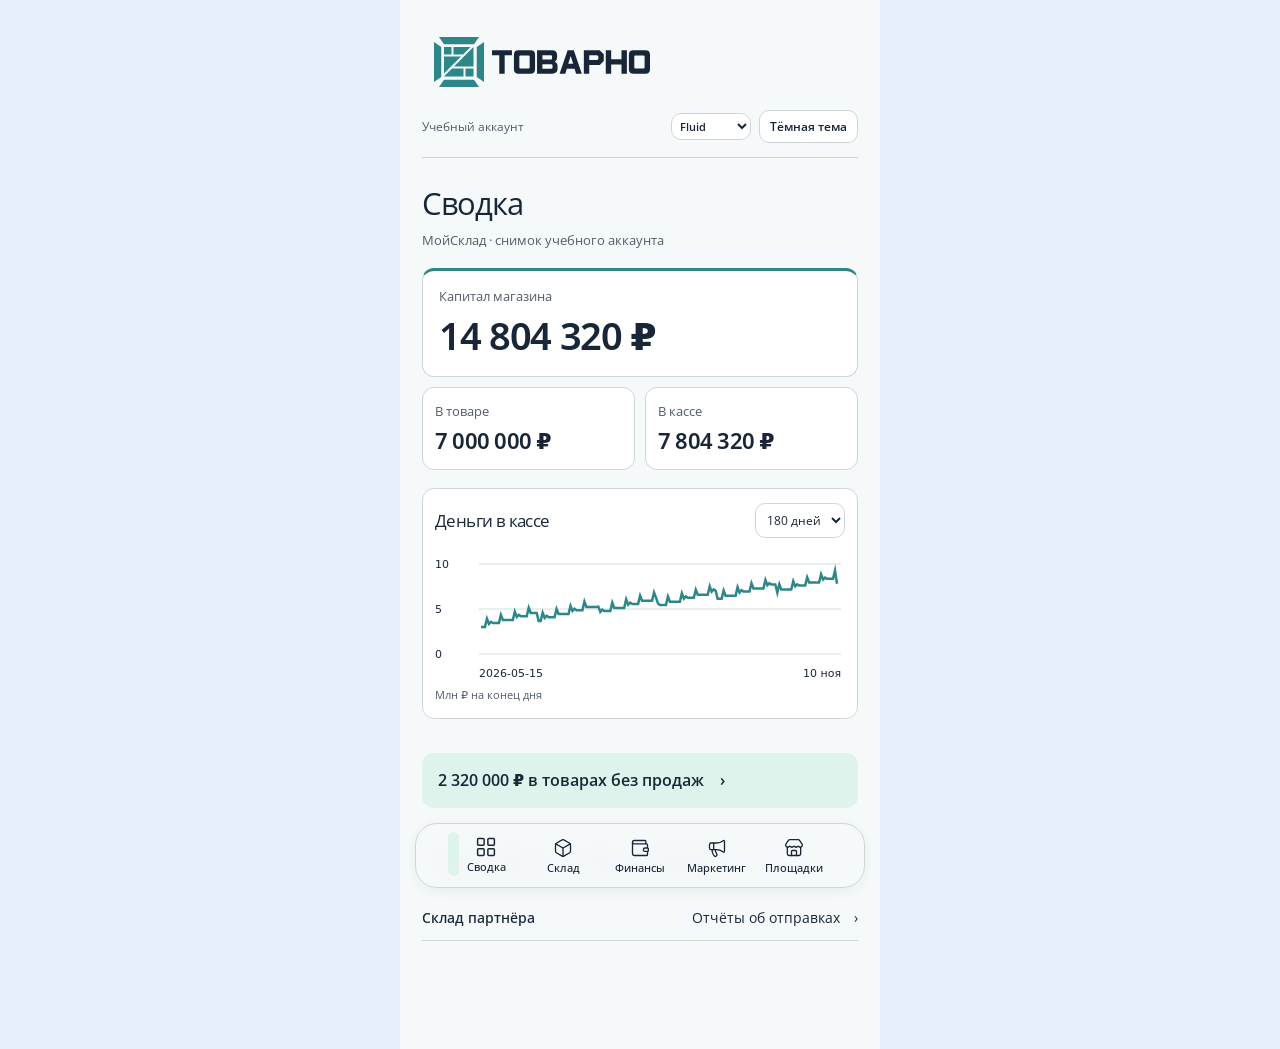
==== prototype/index.html @ a3c5a791 "Adapt overview metric cards and local Open Sans typography to Tovarno" ====
<!doctype html><html lang="ru"><meta charset="utf-8"><meta name="viewport" content="width=device-width,initial-scale=1"><script defer src="https://telegram.org/js/telegram-web-app.js?65"></script><title>ТОВАРНО · Панель владельца</title><style>@import url("glass/dock.css") layer(vendor);</style><style>*{box-sizing:border-box}body{margin:0;background:#e9eee8;color:#19372f;font:16px Inter,-apple-system,system-ui,sans-serif;font-variant-numeric:tabular-nums}main{max-width:480px;margin:auto;min-height:100vh;background:#fbfcf6;padding:22px 22px 92px}header,nav,.row,.head{display:flex;align-items:center;justify-content:space-between;gap:12px}header{padding-bottom:20px;border-bottom:1px solid #cbd6cb}header strong{font-size:22px;letter-spacing:-1px}.badge{background:#dfebdc;border-radius:20px;padding:5px 12px;font-size:13px}h1{font-size:31px;letter-spacing:-1.3px;margin:24px 0 4px}small,.muted{color:#50695f}h2{font-size:20px;letter-spacing:-.6px}.panel{background:#e3efdd;padding:21px;border-radius:18px;margin:21px 0}.big{font-size:clamp(32px,8vw,44px);font-weight:650;letter-spacing:-2px;margin:4px 0 14px}.split{height:9px;background:#a7c59d;border-radius:6px;overflow:hidden;margin:12px 0}.split i{display:block;height:100%;width:47.28%;background:#347459}.row{padding:12px 0;border-bottom:1px solid #d7e0d4}.row b{white-space:nowrap}.head{margin-top:22px}button,select{font:inherit;color:inherit;cursor:pointer}select{background:#fff;border:1px solid #bdccbe;border-radius:8px;padding:7px}canvas{width:100%;height:130px}button.action{background:#f2ecdd;border:0;border-radius:12px;text-align:left;width:100%;padding:16px;margin:20px 0;font-weight:600}nav{position:fixed;bottom:0;left:50%;transform:translateX(-50%);width:min(480px,100%);background:#fbfcf6;border-top:1px solid #c7d2c5;padding:9px 14px max(9px,env(safe-area-inset-bottom))}nav button{border:0;border-radius:12px;background:transparent;flex:1;padding:13px 3px}nav button.on{background:#dcebd8;font-weight:650}button:focus-visible,select:focus-visible{outline:3px solid #347459}.choices{display:flex;gap:5px;background:#eef2e9;border-radius:12px;padding:4px;margin:15px 0}.choices button{flex:1;border:0;background:transparent;padding:11px 3px;border-radius:9px}.choices .selected{background:white;color:#205b44;font-weight:650}.dates,.legend{font-size:13px;color:#50695f}.legend span{color:#78613e}nav{gap:0;padding-inline:5px}nav button{font-size:12px;min-height:44px}canvas{display:block}.row span{min-width:0}.purchase-actions{display:flex;gap:8px;flex-wrap:wrap;margin:12px 0}.purchase-actions button,.buy-submit{border:1px solid #b7caba;background:#edf4e8;border-radius:10px;padding:10px 14px;min-height:44px;color:#214b39}.purchase-actions button[aria-pressed=true],.buy-submit{background:#245843;color:#fff}.buy-grid{display:grid;grid-template-columns:repeat(3,minmax(0,1fr));gap:8px;margin:14px 0}.buy-grid div{border-top:2px solid #bfd3be;padding:9px 0}.buy-grid strong,.buy-grid small,.buy-field{display:block}.buy-grid strong{font-size:19px}.buy-field{margin:12px 0}.buy-field select,.buy-field input{width:100%;min-width:0;min-height:42px;box-sizing:border-box}.buy-field input[type=number]{border:1px solid #bdccbe;border-radius:8px;font:inherit;padding:8px}.buy-field input[type=range]{accent-color:#386649}.buy-item{padding:13px 0;border-bottom:1px solid #d8dfd4}.buy-item summary{cursor:pointer;line-height:1.5}.buy-item summary b,.buy-item summary small{display:block}.buy-flag{display:inline-block;font-size:13px;font-weight:650;background:#e9eee4;color:#294735;border-radius:5px;padding:2px 6px}.buy-flag.alert{color:#803622;background:#f8e4d7}.buy-flag.warn{color:#704f10;background:#f6edcf}.buy-note{font-size:14px;line-height:1.45;color:#4e6155}.scenario-box{border:1px solid #c5d3c5;border-radius:14px;padding:14px;margin:18px 0}.buy-summary{font-size:15px;color:#44584c}.proc-panel{background:#e2eddd;padding:16px;border-radius:14px}.proc-panel b{display:block;font-size:30px}.buy-field label{display:block}.purchase-actions button:disabled,.buy-submit:disabled{opacity:.5}#procurement label small{display:block}#procurement summary:focus-visible{outline:2px solid #245843}#procurement hr{border:0;border-top:1px solid #d8dfd4}#procurement p{line-height:1.45}</style><style>
body{background:#e7eeea;color:#172e26}main{background:#fafcfb;padding-bottom:110px}
header{padding-bottom:15px;border-color:#e1e8e4}header strong{display:flex;align-items:center;gap:9px}header strong:before{content:'';width:27px;height:27px;border-radius:9px;background:repeating-linear-gradient(135deg,#245741 0 6px,#91bd9e 6px 9px)}
header .badge{background:#e8f1ea;color:#365e46;font-size:12px}
#screen>.panel{position:relative;isolation:isolate;overflow:hidden;background:#173e32;color:#f2fff5;padding:23px 20px;border-radius:20px;font-size:14px}
#screen>.panel:after{content:'';position:absolute;z-index:-1;width:145px;height:145px;right:-53px;top:-48px;border-radius:50%;border:16px solid #2c5443;box-shadow:0 0 0 13px #224938,0 0 0 26px #29513f}
#screen .big{font-weight:620;letter-spacing:-.055em;margin:8px 0 0}#screen>.row{padding:13px 2px;border-color:#e0e8e2}
main nav{position:fixed;z-index:9;display:grid;grid-template-columns:repeat(5,minmax(0,1fr));gap:0;bottom:max(8px,env(safe-area-inset-bottom));width:min(452px,calc(100% - 16px));background:#fff;border:1px solid #d7e1da;border-radius:23px;padding:5px 3px;box-shadow:0 5px 25px #17382a20}
main nav button,main nav button.on{display:flex;align-items:center;flex-direction:column;justify-content:center;gap:3px;min-width:0;min-height:51px;padding:0;background:transparent;font:550 clamp(10px,2.65vw,12px)/1.2 system-ui;color:#55685f}
main nav button.on{color:#184b33;font-weight:700}.nav-icon{display:grid;place-items:center;width:42px;height:27px;border-radius:12px}.on>.nav-icon{background:#d6ebdc}.nav-icon svg{width:19px;height:19px;fill:none;stroke:currentColor;stroke-width:1.7;stroke-linecap:round;stroke-linejoin:round}
main nav button:focus-visible{outline:2px solid #317653;outline-offset:-2px}
body {
  color: #172238;
  font-family: -apple-system, BlinkMacSystemFont, "Helvetica Neue", sans-serif;
  background: radial-gradient(ellipse at 15% 15%, #def2f1, transparent 50%), radial-gradient(ellipse at 92% 72%, #d7dcf2, transparent 55%), #e9edf4;
}
main {
  background: radial-gradient(ellipse 420px 410px at 98% 0%, #dce7ff 0%, transparent 78%), radial-gradient(ellipse 360px 340px at 0% 24%, #ddf5ed 0%, transparent 75%), #f8fafc;
  padding-bottom: calc(108px + env(safe-area-inset-bottom));
}
header strong:before {background:linear-gradient(135deg,#fff9,transparent 55%),repeating-linear-gradient(135deg,#338488 0 6px,#a0e4da 6px 9px);box-shadow:inset 0 1px 2px #fff,inset 0 -1px 2px #27617170}
header,.row,#screen>.row {border-color:#293c5a18}
header .badge,.purchase-actions button,#screen select {background:#ffffffa8;color:#244651;border:1px solid #fff;border-radius:20px;box-shadow:0 2px 6px #31456a12}
#screen>.panel {
  background: radial-gradient(ellipse at 108% 90%,#abebd6 0,transparent 57%),radial-gradient(ellipse at 85% -35%,#aabfec 0,transparent 72%),linear-gradient(120deg,#f5fcff,#dcf0f4);
  color:#173146;border:1px solid #fffffff2;box-shadow:inset 0 2px 1px #fff,inset 0 -1px 2px #708fa83b,0 8px 22px #34526c14;border-radius:25px;
}
#screen>.panel:after {width:158px;height:158px;top:-100px;right:-27px;border:1px solid #ffffffa8;background:linear-gradient(140deg,#fff5,#c4d7ff22 53%,#fafcff82);box-shadow:0 6px 19px #527d9220,inset 0 -5px 9px #ffffff80}
#screen .big{font-weight:680;color:#142e43}
main nav {
  --tab:0;isolation:isolate;overflow:hidden;padding:5px;border-radius:34px;background:#f3f7f9;
  border:1px solid #ffffffdf;box-shadow:inset 0 1px 1px white,inset 0 -1px 2px #7795ad6b,0 7px 22px #1d38442b;
}
@supports ((backdrop-filter:blur(1px)) or (-webkit-backdrop-filter:blur(1px))) {
  main nav {background:linear-gradient(135deg,#ffffffbf,#f6ffff69 47%,#e1e9fa85);backdrop-filter:blur(17px) saturate(1.65);-webkit-backdrop-filter:blur(17px) saturate(1.65)}
}
main nav:has(button:nth-child(2).on){--tab:1}main nav:has(button:nth-child(3).on){--tab:2}main nav:has(button:nth-child(4).on){--tab:3}main nav:has(button:nth-child(5).on){--tab:4}
main nav:before {content:"";position:absolute;z-index:-1;top:4px;bottom:4px;left:5px;width:calc((100% - 10px)/5);border-radius:26px;transform:translateX(calc(var(--tab)*100%));transition:transform .3s cubic-bezier(.2,.8,.25,1);background:linear-gradient(145deg,#fffffff5,#dbf3f3ac 65%,#c3d8f18c);box-shadow:inset 0 1px 2px #fff,inset 0 -1px 2px #63899755,0 2px 5px #48657922}
main nav button{color:#3e5061}main nav button.on{color:#075661}main nav .on>.nav-icon{background:transparent}
main nav button:focus-visible{border-radius:26px}
@media(prefers-reduced-motion:reduce){main nav:before{transition:none}}
@media(prefers-reduced-transparency:reduce){main nav{background:#f3f7f9;backdrop-filter:none;-webkit-backdrop-filter:none}}
</style><main><header><img class="brand-logo light-logo" alt="ТОВАРНО" src="brand/tovarno-brand-kit/svg-transparent/tovarno-horizontal-light.svg"><img class="brand-logo dark-logo" alt="ТОВАРНО" src="brand/tovarno-brand-kit/svg-transparent/tovarno-horizontal-dark.svg"><span class="badge">Учебные данные</span><select id="glass-mode" aria-label="Вид меню"><option value="fluid">Fluid</option><option value="dock">Dock</option><option value="super-pill">Super Pill</option></select><button id="brand-toggle" type="button" aria-label="Тёмная тема" aria-pressed="false">Тёмная тема</button></header><div id="screen"></div><a id="partner-link" href="#partner">Склад партнёра <span>Отчёты об отправках　›</span></a><nav aria-label="Разделы"></nav></main><script>const purchasingProducts=[{"name": "Термокружка Север 350 мл", "code": "A2S-DEMO-P001", "cost": 1000.0, "main": 170, "mainSold": 196, "secondary": 30, "secondarySold": 0}, {"name": "Термокружка Город 400 мл", "code": "A2S-DEMO-P002", "cost": 1100.0, "main": 130, "mainSold": 192, "secondary": 30, "secondarySold": 0}, {"name": "Термокружка Утро 450 мл", "code": "A2S-DEMO-P003", "cost": 1200.0, "main": 130, "mainSold": 205, "secondary": 30, "secondarySold": 0}, {"name": "Термокружка Волна 500 мл", "code": "A2S-DEMO-P004", "cost": 1300.0, "main": 130, "mainSold": 208, "secondary": 30, "secondarySold": 0}, {"name": "Термокружка Лес 350 мл", "code": "A2S-DEMO-P005", "cost": 1400.0, "main": 130, "mainSold": 197, "secondary": 30, "secondarySold": 0}, {"name": "Термокружка Маршрут 450 мл", "code": "A2S-DEMO-P006", "cost": 1500.0, "main": 130, "mainSold": 184, "secondary": 30, "secondarySold": 0}, {"name": "Термокружка Камень 400 мл", "code": "A2S-DEMO-P007", "cost": 1600.0, "main": 130, "mainSold": 192, "secondary": 30, "secondarySold": 0}, {"name": "Термокружка Туман 500 мл", "code": "A2S-DEMO-P008", "cost": 1700.0, "main": 130, "mainSold": 207, "secondary": 30, "secondarySold": 0}, {"name": "Термокружка Песок 350 мл", "code": "A2S-DEMO-P009", "cost": 1800.0, "main": 130, "mainSold": 190, "secondary": 30, "secondarySold": 0}, {"name": "Термокружка Полдень 600 мл", "code": "A2S-DEMO-P010", "cost": 1900.0, "main": 130, "mainSold": 203, "secondary": 30, "secondarySold": 0}, {"name": "Контейнер Квадрат 1 л", "code": "A2S-DEMO-P011", "cost": 1000.0, "main": 120, "mainSold": 19, "secondary": 40, "secondarySold": 0}, {"name": "Контейнер Квадрат 2 л", "code": "A2S-DEMO-P012", "cost": 1100.0, "main": 130, "mainSold": 17, "secondary": 30, "secondarySold": 0}, {"name": "Контейнер Круг 1 л", "code": "A2S-DEMO-P013", "cost": 1200.0, "main": 130, "mainSold": 20, "secondary": 30, "secondarySold": 0}, {"name": "Контейнер Круг 2 л", "code": "A2S-DEMO-P014", "cost": 1300.0, "main": 130, "mainSold": 19, "secondary": 30, "secondarySold": 0}, {"name": "Контейнер Стекло 0,8 л", "code": "A2S-DEMO-P015", "cost": 1400.0, "main": 130, "mainSold": 19, "secondary": 30, "secondarySold": 0}, {"name": "Контейнер Стекло 1,5 л", "code": "A2S-DEMO-P016", "cost": 1500.0, "main": 130, "mainSold": 20, "secondary": 30, "secondarySold": 0}, {"name": "Ланч-бокс Два отдела", "code": "A2S-DEMO-P017", "cost": 1600.0, "main": 130, "mainSold": 20, "secondary": 30, "secondarySold": 0}, {"name": "Ланч-бокс Три отдела", "code": "A2S-DEMO-P018", "cost": 1700.0, "main": 130, "mainSold": 19, "secondary": 30, "secondarySold": 0}, {"name": "Набор контейнеров Малый", "code": "A2S-DEMO-P019", "cost": 1800.0, "main": 130, "mainSold": 20, "secondary": 30, "secondarySold": 0}, {"name": "Набор контейнеров Большой", "code": "A2S-DEMO-P020", "cost": 1900.0, "main": 130, "mainSold": 16, "secondary": 30, "secondarySold": 0}, {"name": "Органайзер Полка", "code": "A2S-DEMO-P021", "cost": 1000.0, "main": 130, "mainSold": 0, "secondary": 30, "secondarySold": 0}, {"name": "Органайзер Ящик", "code": "A2S-DEMO-P022", "cost": 1100.0, "main": 130, "mainSold": 0, "secondary": 30, "secondarySold": 0}, {"name": "Органайзер Стол", "code": "A2S-DEMO-P023", "cost": 1200.0, "main": 130, "mainSold": 0, "secondary": 30, "secondarySold": 0}, {"name": "Органайзер Кухня", "code": "A2S-DEMO-P024", "cost": 1300.0, "main": 130, "mainSold": 0, "secondary": 30, "secondarySold": 0}, {"name": "Органайзер Ванная", "code": "A2S-DEMO-P025", "cost": 1400.0, "main": 130, "mainSold": 0, "secondary": 30, "secondarySold": 0}, {"name": "Органайзер Шкаф", "code": "A2S-DEMO-P026", "cost": 1500.0, "main": 130, "mainSold": 0, "secondary": 30, "secondarySold": 0}, {"name": "Органайзер Корзина", "code": "A2S-DEMO-P027", "cost": 1600.0, "main": 130, "mainSold": 0, "secondary": 30, "secondarySold": 0}, {"name": "Органайзер Модуль", "code": "A2S-DEMO-P028", "cost": 1700.0, "main": 130, "mainSold": 0, "secondary": 30, "secondarySold": 0}, {"name": "Органайзер Угол", "code": "A2S-DEMO-P029", "cost": 1800.0, "main": 130, "mainSold": 0, "secondary": 30, "secondarySold": 0}, {"name": "Органайзер Комплект", "code": "A2S-DEMO-P030", "cost": 1900.0, "main": 130, "mainSold": 0, "secondary": 30, "secondarySold": 0}];
const data={"stock": [{"name": "Контейнер Квадрат 1 л", "qty": 160.0, "sum": 160000, "sold": 136.0}, {"name": "Контейнер Квадрат 2 л", "qty": 160.0, "sum": 176000, "sold": 131.0}, {"name": "Контейнер Круг 1 л", "qty": 160.0, "sum": 192000, "sold": 124.0}, {"name": "Контейнер Круг 2 л", "qty": 160.0, "sum": 208000, "sold": 130.0}, {"name": "Контейнер Стекло 0,8 л", "qty": 160.0, "sum": 224000, "sold": 136.0}, {"name": "Контейнер Стекло 1,5 л", "qty": 160.0, "sum": 240000, "sold": 137.0}, {"name": "Ланч-бокс Два отдела", "qty": 160.0, "sum": 256000, "sold": 134.0}, {"name": "Ланч-бокс Три отдела", "qty": 160.0, "sum": 272000, "sold": 140.0}, {"name": "Набор контейнеров Большой", "qty": 160.0, "sum": 304000, "sold": 129.0}, {"name": "Набор контейнеров Малый", "qty": 160.0, "sum": 288000, "sold": 132.0}, {"name": "Органайзер Ванная", "qty": 160.0, "sum": 224000, "sold": 0}, {"name": "Органайзер Комплект", "qty": 160.0, "sum": 304000, "sold": 0}, {"name": "Органайзер Корзина", "qty": 160.0, "sum": 256000, "sold": 0}, {"name": "Органайзер Кухня", "qty": 160.0, "sum": 208000, "sold": 0}, {"name": "Органайзер Модуль", "qty": 160.0, "sum": 272000, "sold": 0}, {"name": "Органайзер Полка", "qty": 160.0, "sum": 160000, "sold": 0}, {"name": "Органайзер Стол", "qty": 160.0, "sum": 192000, "sold": 0}, {"name": "Органайзер Угол", "qty": 160.0, "sum": 288000, "sold": 0}, {"name": "Органайзер Шкаф", "qty": 160.0, "sum": 240000, "sold": 0}, {"name": "Органайзер Ящик", "qty": 160.0, "sum": 176000, "sold": 0}, {"name": "Термокружка Волна 500 мл", "qty": 160.0, "sum": 208000, "sold": 1031.0}, {"name": "Термокружка Город 400 мл", "qty": 160.0, "sum": 176000, "sold": 1034.0}, {"name": "Термокружка Камень 400 мл", "qty": 160.0, "sum": 256000, "sold": 1042.0}, {"name": "Термокружка Лес 350 мл", "qty": 160.0, "sum": 224000, "sold": 1037.0}, {"name": "Термокружка Маршрут 450 мл", "qty": 160.0, "sum": 240000, "sold": 1026.0}, {"name": "Термокружка Песок 350 мл", "qty": 160.0, "sum": 288000, "sold": 1005.0}, {"name": "Термокружка Полдень 600 мл", "qty": 160.0, "sum": 304000, "sold": 1075.0}, {"name": "Термокружка Север 350 мл", "qty": 200.0, "sum": 200000, "sold": 1063.0}, {"name": "Термокружка Туман 500 мл", "qty": 160.0, "sum": 272000, "sold": 1033.0}, {"name": "Термокружка Утро 450 мл", "qty": 160.0, "sum": 192000, "sold": 1060.0}], "cash": 7804320.0, "sales": 27211520.0, "cogs": 17007200.0, "flow": [["2026-05-15", 3000000.0, 0.0], ["2026-05-16", 0.0, 0.0], ["2026-05-17", 0.0, 0.0], ["2026-05-18", 930720.0, 0.0], ["2026-05-19", 0.0, 581700.0], ["2026-05-20", 231040.0, 0.0], ["2026-05-21", 0.0, 144400.0], ["2026-05-22", 0.0, 0.0], ["2026-05-23", 0.0, 0.0], ["2026-05-24", 0.0, 0.0], ["2026-05-25", 912480.0, 0.0], ["2026-05-26", 0.0, 570300.0], ["2026-05-27", 0.0, 0.0], ["2026-05-28", 0.0, 0.0], ["2026-05-29", 0.0, 0.0], ["2026-05-30", 0.0, 0.0], ["2026-05-31", 0.0, 0.0], ["2026-06-01", 912960.0, 0.0], ["2026-06-02", 0.0, 570600.0], ["2026-06-03", 233760.0, 0.0], ["2026-06-04", 0.0, 146100.0], ["2026-06-05", 0.0, 0.0], ["2026-06-06", 0.0, 0.0], ["2026-06-07", 0.0, 0.0], ["2026-06-08", 934880.0, 0.0], ["2026-06-09", 0.0, 584300.0], ["2026-06-10", 0.0, 0.0], ["2026-06-11", 0.0, 0.0], ["2026-06-12", 0.0, 0.0], ["2026-06-13", 0.0, 900000.0], ["2026-06-14", 0.0, 0.0], ["2026-06-15", 923040.0, 0.0], ["2026-06-16", 0.0, 576900.0], ["2026-06-17", 239680.0, 0.0], ["2026-06-18", 0.0, 149800.0], ["2026-06-19", 0.0, 0.0], ["2026-06-20", 0.0, 0.0], ["2026-06-21", 0.0, 0.0], ["2026-06-22", 915200.0, 0.0], ["2026-06-23", 0.0, 572000.0], ["2026-06-24", 0.0, 0.0], ["2026-06-25", 0.0, 0.0], ["2026-06-26", 0.0, 0.0], ["2026-06-27", 0.0, 0.0], ["2026-06-28", 0.0, 0.0], ["2026-06-29", 912000.0, 0.0], ["2026-06-30", 0.0, 570000.0], ["2026-07-01", 245440.0, 0.0], ["2026-07-02", 0.0, 153400.0], ["2026-07-03", 0.0, 0.0], ["2026-07-04", 0.0, 0.0], ["2026-07-05", 0.0, 0.0], ["2026-07-06", 947040.0, 0.0], ["2026-07-07", 0.0, 591900.0], ["2026-07-08", 0.0, 0.0], ["2026-07-09", 0.0, 0.0], ["2026-07-10", 0.0, 0.0], ["2026-07-11", 0.0, 0.0], ["2026-07-12", 0.0, 0.0], ["2026-07-13", 937760.0, 900000.0], ["2026-07-14", 0.0, 586100.0], ["2026-07-15", 245600.0, 0.0], ["2026-07-16", 0.0, 153500.0], ["2026-07-17", 0.0, 0.0], ["2026-07-18", 0.0, 0.0], ["2026-07-19", 0.0, 0.0], ["2026-07-20", 936960.0, 0.0], ["2026-07-21", 0.0, 585600.0], ["2026-07-22", 0.0, 0.0], ["2026-07-23", 0.0, 0.0], ["2026-07-24", 0.0, 0.0], ["2026-07-25", 0.0, 0.0], ["2026-07-26", 0.0, 0.0], ["2026-07-27", 942560.0, 0.0], ["2026-07-28", 0.0, 589100.0], ["2026-07-29", 239200.0, 0.0], ["2026-07-30", 0.0, 149500.0], ["2026-07-31", 0.0, 0.0], ["2026-08-01", 0.0, 0.0], ["2026-08-02", 0.0, 0.0], ["2026-08-03", 924000.0, 0.0], ["2026-08-04", 0.0, 577500.0], ["2026-08-05", 0.0, 0.0], ["2026-08-06", 0.0, 0.0], ["2026-08-07", 0.0, 0.0], ["2026-08-08", 0.0, 0.0], ["2026-08-09", 0.0, 0.0], ["2026-08-10", 925280.0, 0.0], ["2026-08-11", 0.0, 578300.0], ["2026-08-12", 245440.0, 900000.0], ["2026-08-13", 0.0, 153400.0], ["2026-08-14", 0.0, 0.0], ["2026-08-15", 0.0, 0.0], ["2026-08-16", 0.0, 0.0], ["2026-08-17", 932800.0, 0.0], ["2026-08-18", 0.0, 583000.0], ["2026-08-19", 0.0, 0.0], ["2026-08-20", 0.0, 0.0], ["2026-08-21", 0.0, 0.0], ["2026-08-22", 0.0, 0.0], ["2026-08-23", 0.0, 0.0], ["2026-08-24", 947680.0, 0.0], ["2026-08-25", 0.0, 592300.0], ["2026-08-26", 242720.0, 0.0], ["2026-08-27", 0.0, 151700.0], ["2026-08-28", 0.0, 0.0], ["2026-08-29", 0.0, 0.0], ["2026-08-30", 0.0, 0.0], ["2026-08-31", 894400.0, 0.0], ["2026-09-01", 0.0, 559000.0], ["2026-09-02", 0.0, 0.0], ["2026-09-03", 0.0, 0.0], ["2026-09-04", 0.0, 0.0], ["2026-09-05", 0.0, 0.0], ["2026-09-06", 0.0, 0.0], ["2026-09-07", 945760.0, 0.0], ["2026-09-08", 0.0, 591100.0], ["2026-09-09", 235040.0, 0.0], ["2026-09-10", 0.0, 146900.0], ["2026-09-11", 0.0, 900000.0], ["2026-09-12", 0.0, 0.0], ["2026-09-13", 0.0, 0.0], ["2026-09-14", 938080.0, 0.0], ["2026-09-15", 0.0, 586300.0], ["2026-09-16", 0.0, 0.0], ["2026-09-17", 0.0, 0.0], ["2026-09-18", 0.0, 0.0], ["2026-09-19", 0.0, 0.0], ["2026-09-20", 0.0, 0.0], ["2026-09-21", 952960.0, 0.0], ["2026-09-22", 0.0, 595600.0], ["2026-09-23", 257440.0, 0.0], ["2026-09-24", 0.0, 160900.0], ["2026-09-25", 0.0, 0.0], ["2026-09-26", 0.0, 0.0], ["2026-09-27", 0.0, 0.0], ["2026-09-28", 938880.0, 0.0], ["2026-09-29", 0.0, 586800.0], ["2026-09-30", 0.0, 0.0], ["2026-10-01", 0.0, 0.0], ["2026-10-02", 0.0, 0.0], ["2026-10-03", 0.0, 0.0], ["2026-10-04", 0.0, 0.0], ["2026-10-05", 940320.0, 0.0], ["2026-10-06", 0.0, 587700.0], ["2026-10-07", 232960.0, 0.0], ["2026-10-08", 0.0, 145600.0], ["2026-10-09", 0.0, 0.0], ["2026-10-10", 0.0, 0.0], ["2026-10-11", 0.0, 900000.0], ["2026-10-12", 936000.0, 0.0], ["2026-10-13", 0.0, 585000.0], ["2026-10-14", 0.0, 0.0], ["2026-10-15", 0.0, 0.0], ["2026-10-16", 0.0, 0.0], ["2026-10-17", 0.0, 0.0], ["2026-10-18", 0.0, 0.0], ["2026-10-19", 917280.0, 0.0], ["2026-10-20", 0.0, 573300.0], ["2026-10-21", 222400.0, 0.0], ["2026-10-22", 0.0, 139000.0], ["2026-10-23", 0.0, 0.0], ["2026-10-24", 0.0, 0.0], ["2026-10-25", 0.0, 0.0], ["2026-10-26", 907680.0, 0.0], ["2026-10-27", 0.0, 567300.0], ["2026-10-28", 0.0, 0.0], ["2026-10-29", 0.0, 0.0], ["2026-10-30", 0.0, 0.0], ["2026-10-31", 0.0, 0.0], ["2026-11-01", 0.0, 0.0], ["2026-11-02", 898880.0, 0.0], ["2026-11-03", 0.0, 561800.0], ["2026-11-04", 215520.0, 0.0], ["2026-11-05", 0.0, 134700.0], ["2026-11-06", 0.0, 0.0], ["2026-11-07", 0.0, 0.0], ["2026-11-08", 0.0, 0.0], ["2026-11-09", 919680.0, 0.0], ["2026-11-10", 0.0, 1474800.0]], "opex": 5400000.0};
const money=n=>Math.round(n).toLocaleString('ru-RU')+' ₽';
const screen=document.querySelector('#screen');
const navPaths=[
 'M3 3h7v8H3z M14 3h7v5h-7z M3 15h7v6H3z M14 12h7v9h-7z',
 'M3 8l9-5 9 5v10l-9 5-9-5z M3 8l9 5 9-5 M12 13v9 M7.5 5.5l9 5',
 'M3 7h18v13H3z M3 7V5l15-3v5 M15 11h6v5h-6z',
 'M3 10v5h5l11 5V4L8 10z M8 15l2 6H6l-2-6 M8 10v5',
 'M3 9l2-6h14l2 6 M3 9q2 5 6 0 3 5 6 0 4 5 6 0 M5 12v9h14v-9 M10 21v-6h4v6'
];
const sections=['Сводка','Склад','Финансы','Маркетинг','Площадки'];
let current=0,finance='ДДС',platform='Ozon',slow=false;
const stock=data.stock.reduce((s,r)=>s+r.sum,0);
const idle=data.stock.filter(r=>r.sold===0);
const idleSum=idle.reduce((s,r)=>s+r.sum,0);
const gross=data.sales-data.cogs,net=gross-data.opex;
const income=data.flow.reduce((s,x)=>s+x[1],0),outgo=data.flow.reduce((s,x)=>s+x[2],0);
const scenario={Ozon:{orders:[82,95,91,112,120,138],spend:[45,48,52,55,62,63],clicks:[2100,2400,2350,2900,3100,3400]},Wildberries:{orders:[64,72,85,78,96,104],spend:[36,37,41,40,46,48],clicks:[1640,1800,2020,1950,2400,2600]}};
const row=(label,value)=>'<div class="row"><span>'+label+'</span><b>'+value+'</b></div>';
const panel=(label,value)=>'<section class="panel">'+label+'<div class="big">'+value+'</div></section>';
const chartBox=(title,unit)=>'<h2>'+title+'</h2><canvas id="plot" role="img" aria-label="'+title+'"></canvas><small>'+unit+'</small>';
const choice=(items,selected,action)=>'<div class="choices">'+items.map((x,i)=>'<button class="'+(x===selected?'selected':'')+'" data-action="'+action+'" data-index="'+i+'">'+x+'</button>').join('')+'</div>';
function line(groups,labels){
 const canvas=document.querySelector('#plot');if(!canvas)return;
 const w=canvas.clientWidth,h=130,dpr=devicePixelRatio||1;canvas.width=w*dpr;canvas.height=h*dpr;
 const dark=document.documentElement.dataset.theme==='dark';const ctx=canvas.getContext('2d');ctx.scale(dpr,dpr);ctx.font='11px system-ui';
 const max=Math.max(1,...groups.flatMap(g=>g.values));const ceiling=max>100?Math.ceil(max/100)*100:Math.ceil(max);
 for(let i=0;i<3;i++){let y=12+45*i;ctx.fillStyle=dark?'#E7EEFC':'#192638';ctx.fillText((ceiling*(1-i/2)).toLocaleString('ru-RU',{maximumFractionDigits:1}),0,y+4);ctx.strokeStyle=dark?'#496075':'#d1dfe2';ctx.beginPath();ctx.moveTo(44,y);ctx.lineTo(w-4,y);ctx.stroke()}
 for(const g of groups){ctx.beginPath();g.values.forEach((v,i)=>{const x=46+i*(w-54)/Math.max(g.values.length-1,1),y=102-v/ceiling*90;i?ctx.lineTo(x,y):ctx.moveTo(x,y)});ctx.strokeStyle=g.color==='#347459'?(dark?'#DDF3EC':'#2D8687'):(dark?'#a4bbf0':'#192638');ctx.lineWidth=2.5;ctx.stroke()}
 ctx.fillStyle=dark?'#E7EEFC':'#192638';ctx.fillText(labels[0],44,125);ctx.textAlign='right';ctx.fillText(labels.at(-1),w-4,125)
}
let graph=null;new MutationObserver(()=>{if(graph)line(...graph)}).observe(document.documentElement,{attributes:true,attributeFilter:['data-theme']});
function render(){
 graph=null;let html='<h1>'+sections[current]+'</h1>';
 const api='<small>МойСклад · снимок учебного аккаунта</small>',demo='<small>Демонстрационные данные · пример за 6 месяцев</small>';
 const groups=data.flow.reduce((a,x)=>{const k=x[0].slice(0,7);a[k]??=[0,0];a[k][0]+=x[1];a[k][1]+=x[2];return a},{});
 if(current===0){let bal=0;html+=api+'<section class="overview-metrics" aria-label="Показатели капитала">'+[['Капитал магазина',stock+data.cash],['В товаре',stock],['В кассе',data.cash]].map(([label,n])=>'<article><span>'+label+'</span><b>'+money(n)+'</b></article>').join('')+'</section><section class="overview-chart">'+'<div class="head"><h2>Деньги в кассе</h2><select id="period" aria-label="Период графика">'+[30,90,180].map(x=>'<option '+(x===days?'selected':'')+' value="'+x+'">'+x+' дней</option>').join('')+'</select></div><canvas id="plot" aria-label="Динамика остатка денег"></canvas><small>Млн ₽ на конец дня</small></section><button data-action="idle" class="action">'+money(idleSum)+' в товарах без продаж　›</button>';const v=data.flow.map(x=>(bal+=x[1]-x[2])/1e6).slice(-days);graph=[[{values:v,color:'#347459'}],[data.flow.at(-days)[0],'10 ноя']]}
 if(current===1){html+=api+panel('Запас по себестоимости',money(stock))+choice(['Все товары','Без продаж'],slow?'Без продаж':'Все товары','stock')+(slow?idle:data.stock).map(r=>row(r.name+'<br><small>'+r.qty+' шт. в наличии</small>',money(r.sum))).join('')}
 if(current===2){html+=api+'<p class="dates">15 мая — 10 ноября 2026</p>'+choice(['ДДС','Прибыли и убытки'],finance,'finance');
 if(finance==='ДДС'){html+=panel('Конечный остаток денег',money(data.cash))+row('Поступило',money(income))+row('Выплачено',money(outgo))+chartBox('Движение денег','Млн ₽ по месяцам периода')+'<p class="legend">━ Поступления　<span>━ Выплаты</span></p>';graph=[[{values:Object.values(groups).map(x=>x[0]/1e6),color:'#347459'},{values:Object.values(groups).map(x=>x[1]/1e6),color:'#907650'}],['Май','Ноябрь']]}
 else{html+=panel('Прибыль за период',money(net))+row('Выручка',money(data.sales))+row('Себестоимость продаж',money(data.cogs))+row('Валовая прибыль',money(gross))+row('Прочие расходы и налоги',money(data.opex))+row('Доходность на 10 млн ₽',(net/1e7*100).toFixed(2).replace('.',',')+'%')}}
 if(current===3){const values=Array.from({length:6},(_,i)=>scenario.Ozon.spend[i]+scenario.Wildberries.spend[i]);const total=values.reduce((a,b)=>a+b)*1000;const clicks=[...scenario.Ozon.clicks,...scenario.Wildberries.clicks].reduce((a,b)=>a+b);html+=demo+panel('Расходы на продвижение',money(total))+row('Переходы',clicks.toLocaleString('ru-RU'))+row('Стоимость перехода',money(total/clicks))+chartBox('Расходы на рекламу','Тысячи рублей за месяц');graph=[[{values,color:'#347459'}],['Июнь','Ноябрь']]}
 if(current===4){let m=scenario[platform],sum=m.orders.reduce((a,b)=>a+b);html+=demo+choice(Object.keys(scenario),platform,'platform')+panel('Заказы · '+platform,sum.toLocaleString('ru-RU'))+row('Расходы на рекламу',money(m.spend.reduce((a,b)=>a+b)*1000))+chartBox('Заказы по месяцам','Количество заказов');graph=[[{values:m.orders,color:'#347459'}],['Июнь','Ноябрь']]}
 if ([0,1,4].includes(current)) {
   const shortcut='<div class="purchase-actions"><button data-action="purchase">План закупок</button><button data-action="simulate">Заказ с площадки</button></div>';
   if(current===0) html+=shortcut;
   else html=html.replace('</h1>','</h1>'+shortcut);
 }
 screen.innerHTML=html;document.querySelector('header .badge').textContent=current<3?'Учебный аккаунт':'Демо площадок';
 document.querySelector('nav').innerHTML=sections.map((name,index)=>{
   const active=index===current;
   return '<button data-action="nav" data-index="'+index+'" aria-current="'+(active?'page':'false')+'" class="'+(active?'on':'')+'"><span class="nav-icon" aria-hidden="true"><svg viewBox="0 0 24 24"><path d="'+navPaths[index]+'"/></svg></span>'+name+'</button>';
 }).join('');
 if(graph)line(...graph)
}
window.addEventListener('dashboard-purchases',()=>{openPurchasing(false);window.scrollTo(0,0)});
let days=180;
const warehouseNames={main:'Основной',secondary:'Второй'};
const policy={lead:18,buffer:4,review:7,factor:1};
let activeStore='main', showFilter='Все', selectedSku=1, selectedMarket='Ozon', orderQty=1;
let orders=[], nextOrder=1, notice='';
const decimal=value=>value.toLocaleString('ru-RU',{maximumFractionDigits:1});
function inventory(product,store){
 const movements=orders.filter(o=>o.code===product.code && o.store===store);
 const shipped=movements.filter(o=>o.state==='shipped').reduce((n,o)=>n+o.qty,0);
 const reserved=movements.filter(o=>o.state==='reserved').reduce((n,o)=>n+o.qty,0);
 const physical=product[store]-shipped;
 return {physical,reserved,free:physical-reserved};
}
function demand(product,store){return product[store+'Sold']/30*policy.factor;}
function target(rate){return Math.ceil(rate*(policy.lead+policy.buffer+policy.review));}
function plan(product){
 const other=activeStore==='main'?'secondary':'main';
 const {free}=inventory(product,activeStore);
 const rate=demand(product,activeStore), needed=target(rate), point=Math.ceil(rate*(policy.lead+policy.buffer));
 const deficit=rate>0 && free<=point ? Math.max(0,needed-free) : 0;
 const donor=Math.max(0,inventory(product,other).free-target(demand(product,other)));
 const transfer=Math.min(deficit,donor), buy=deficit-transfer;
 const excess=Math.max(0,free-needed);
 const critical=rate>0 && free<Math.ceil(rate*policy.lead);
 const state=!rate?'Без продаж':critical?'До поставки закончится':deficit?'Пора пополнить':excess?'Сверх цели':'Достаточно';
 return {product,free,rate,point,needed,buy,transfer,excess,critical,state,deficit};
}
const settings=[
 ['lead','Срок поставки',1,60,1,'дн.'],['buffer','Страховой запас',0,30,1,'дн.'],
 ['review','Интервал закупок',1,30,1,'дн.'],['factor','Сценарий спроса',0.5,2,0.1,'×']
];
function renderPlan(){
 const rows=purchasingProducts.map(plan).sort((a,b)=>Number(b.critical)-Number(a.critical)||b.deficit-a.deficit||b.excess*b.product.cost-a.excess*a.product.cost);
 const amount=rows.reduce((n,r)=>n+r.buy*r.product.cost,0);
 const internal=rows.reduce((n,r)=>n+r.transfer,0);
 const excessValue=rows.reduce((total,r)=>total+r.excess*r.product.cost,0);
 const hits=rows.filter(r=>showFilter==='Все'||(showFilter==='Пополнить'?r.deficit>0:showFilter==='Без продаж'?r.rate===0:r.excess>0));
 document.getElementById('buy-result').innerHTML='<div class="proc-panel">Закупка после перемещений<b>'+money(amount)+'</b><small>Перенести с другого склада: '+internal+' шт.</small></div>'+
 '<p class="buy-summary">Риск до поставки: '+rows.filter(r=>r.critical).length+' поз. · К пополнению: '+rows.filter(r=>r.deficit).length+' поз.</p><p class="buy-summary">Стоимость запаса сверх цели на складе: <b>'+money(excessValue)+'</b></p>'+
 '<label class="buy-field">Отбор<select id="buy-filter">'+['Все','Пополнить','Сверх цели','Без продаж'].map(x=>'<option '+(x===showFilter?'selected':'')+'>'+x+'</option>').join('')+'</select></label>'+
 (hits.map(r=>'<details class="buy-item"><summary><b>'+r.product.name+'</b><span class="buy-flag '+(r.critical?'alert':r.deficit?'warn':'')+'">'+r.state+'</span>　'+r.free+' шт. свободно<small>'+ (r.deficit?'Перенести '+r.transfer+' шт. · Заказать '+r.buy+' шт. ('+money(r.buy*r.product.cost)+')':'Сверх цели '+r.excess+' шт. ('+money(r.excess*r.product.cost)+')')+'</small></summary>'+
 '<p class="buy-note">Продано за 30 дней: '+r.product[activeStore+'Sold']+' шт. Спрос по сценарию: '+decimal(r.rate)+' шт./день. Покрытие: '+(r.rate?decimal(r.free/r.rate)+' дн.':'нет оценки')+'. Порог пополнения: '+r.point+' шт. Цель: '+r.needed+' шт.</p></details>').join('')||'<p>Нет позиций по этому фильтру.</p>');
}
function renderSimulator(){
 const product=purchasingProducts[selectedSku], state=inventory(product,activeStore);
 const el=document.getElementById('order-lab');
 el.innerHTML='<h2>Заказ с площадки</h2><p class="buy-note">Локальный сценарий FBS. Обе площадки используют общий свободный остаток выбранного склада. Изменения видны в плане закупок до перезагрузки.</p>'+
 '<label class="buy-field">Товар<select id="sku">'+purchasingProducts.map((p,i)=>'<option value="'+i+'" '+(i===selectedSku?'selected':'')+'>'+p.name+'</option>').join('')+'</select></label>'+
 '<div class="purchase-actions">'+['Ozon','Wildberries'].map(x=>'<button data-market="'+x+'" aria-pressed="'+(x===selectedMarket)+'">'+x+'</button>').join('')+'</div>'+
 '<div class="buy-grid">'+[['На складе',state.physical],['В резерве',state.reserved],['Свободно',state.free]].map(([label,n])=>'<div><small>'+label+'</small><strong>'+n+' шт.</strong></div>').join('')+'</div>'+
 '<form id="place-order"><label class="buy-field">Количество, шт.<input id="buy-qty" type="number" min="1" step="1" required value="'+orderQty+'"></label><button class="buy-submit">Зарезервировать</button></form>'+
 '<p role="status" class="buy-note">'+notice+'</p>'+
 orders.slice().reverse().map(o=>'<div class="buy-item"><b>'+o.market+' №'+o.id+' · '+o.qty+' шт.</b><br><small>'+warehouseNames[o.store]+' · '+purchasingProducts.find(p=>p.code===o.code).name+'</small><div>'+({reserved:'В резерве',shipped:'Отгружен',cancelled:'Отменён'})[o.state]+'</div>'+ (o.state==='reserved'?'<div class="purchase-actions"><button data-order="'+o.id+'" data-event="shipped">Отгрузить</button><button data-order="'+o.id+'" data-event="cancelled">Отменить</button></div>':'')+'</div>').join('')+
 (orders.length?'<div class="purchase-actions"><button id="reset-sim">Сбросить сценарий</button></div>':'');
}
function openPurchasing(focusLab=false){
 graph=null;
 document.querySelector('header .badge').textContent='Учебная модель';
 document.querySelectorAll('nav button').forEach(b=>b.classList.remove('on'));
 screen.innerHTML='<div id="procurement"><h1>Закупки</h1><small>Остатки на 10 ноября · продажи с 12 октября по 10 ноября 2026</small><div class="purchase-actions">'+
 Object.keys(warehouseNames).map(key=>'<button data-store="'+key+'" aria-pressed="'+(key===activeStore)+'">'+warehouseNames[key]+' склад</button>').join('')+
 '</div><button class="action" id="jump-sim">Смоделировать заказ FBS　›</button><details><summary>Параметры закупки</summary>'+
 settings.map(([key,label,min,max,step,unit])=>'<label class="buy-field">'+label+' <output id="out-'+key+'">'+decimal(policy[key])+'</output> '+unit+'<input data-policy="'+key+'" type="range" min="'+min+'" max="'+max+'" step="'+step+'" value="'+policy[key]+'"></label>').join('')+
 '<p class="buy-note">Спрос — средние продажи выбранного склада за 30 дней × коэффициент. При достижении порога покрываем срок поставки, страховой запас и интервал закупок. Сначала используем излишек другого склада. В пути принято 0.</p><p class="buy-note">В учебной истории 180 дней. Коэффициент задаётся вручную. Для годовой сезонности понадобятся сопоставимые недели нескольких лет, наличие товара, акции и изменения цены.</p></details><div id="buy-result"></div><section class="scenario-box" id="order-lab"></section></div>';
 renderPlan();renderSimulator();
 if(focusLab) document.getElementById('order-lab').scrollIntoView();else window.scrollTo(0,0);
}
document.addEventListener('input',e=>{
 if(e.target.id==='buy-qty')orderQty=Number(e.target.value);
 const key=e.target.dataset.policy;
 if(!key)return;
 policy[key]=Number(e.target.value);document.getElementById('out-'+key).textContent=decimal(policy[key]);renderPlan();
});
document.addEventListener('change',e=>{
 if(e.target.id==='buy-filter'){showFilter=e.target.value;renderPlan()}
 if(e.target.id==='sku'){selectedSku=Number(e.target.value);notice='';renderSimulator()}
});
document.addEventListener('submit',e=>{
 if(e.target.id!=='place-order')return;e.preventDefault();
 const p=purchasingProducts[selectedSku],free=inventory(p,activeStore).free;
 if(!Number.isInteger(orderQty)||orderQty<1||orderQty>free){notice='Недостаточно свободного товара или неверное количество.'}
 else{orders.push({id:nextOrder++,code:p.code,store:activeStore,market:selectedMarket,qty:orderQty,state:'reserved'});notice='Резерв создан. Физический остаток изменится при отгрузке.'}
 renderPlan();renderSimulator();
});
document.addEventListener('click',e=>{
 const b=e.target.closest('button');if(!b)return;
 if(b.dataset.store){activeStore=b.dataset.store;notice='';openPurchasing()}
 if(b.dataset.market){selectedMarket=b.dataset.market;notice='';renderSimulator()}
 if(b.id==='jump-sim')document.getElementById('order-lab').scrollIntoView();
 if(b.dataset.order){const order=orders.find(o=>o.id===Number(b.dataset.order));if(!order||order.state!=='reserved')return;order.state=b.dataset.event;notice=order.state==='shipped'?'Товар списан, резерв закрыт.':'Резерв снят, товар снова доступен.';renderPlan();renderSimulator()}
 if(b.id==='reset-sim'){orders=[];nextOrder=1;orderQty=1;notice='Восстановлен исходный снимок.';renderPlan();renderSimulator()}
});

document.addEventListener('click',event=>{const b=event.target.closest('button[data-action]');if(!b)return;const i=Number(b.dataset.index);switch(b.dataset.action){case 'purchase': openPurchasing(false);return;case 'simulate':openPurchasing(true);return;case 'nav':current=i;break;case 'idle':current=1;slow=true;break;case 'stock':slow=Boolean(i);break;case 'finance':finance=['ДДС','Прибыли и убытки'][i];break;case 'platform':platform=Object.keys(scenario)[i];break}render();window.scrollTo(0,0)});
document.addEventListener('change',e=>{if(e.target.id==='period'){days=Number(e.target.value);render()}});
window.addEventListener('resize',()=>{if(graph)line(...graph)});render();if(location.hash==='#purchases')openPurchasing();
</script><style>
#partner-link{display:flex;justify-content:space-between;padding:12px 0;border-bottom:1px solid #d9e2d6;font-size:14px;font-weight:650;color:#194a38;text-decoration:none}#partner-link span{font-weight:400}body.partner-open main>header,body.partner-open main>nav,body.partner-open #screen,body.partner-open #partner-link{display:none}#partner-cabinet[hidden]{display:none}#partner-cabinet h2{margin-top:24px}#partner-cabinet button,#partner-cabinet .upload{font:inherit;font-weight:600;border:1px solid #bfcebf;border-radius:12px;padding:9px 12px;color:#214536;background:#fff;cursor:pointer}#partner-cabinet .primary,#partner-cabinet button[aria-pressed="true"]{color:white;background:#235641;border-color:#235641}#partner-cabinet .buttons{display:flex;align-items:center;gap:8px;flex-wrap:wrap;margin:12px 0}#partner-cabinet .label{font-size:13px;color:#547163}#partner-cabinet article{border:1px solid #d6dfd4;background:#fff;border-radius:15px;padding:14px;margin:10px 0}#partner-cabinet p{line-height:1.45}#partner-cabinet a{color:#245940}#partner-cabinet .problem{color:#903b2a}#partner-cabinet .entry{border-top:1px solid #dbe3d9;padding:8px 0;overflow-wrap:anywhere}#partner-cabinet strong{overflow-wrap:anywhere}#partner-cabinet .panel b{font-size:30px;display:block}#partner-cabinet .upload{position:relative;overflow:hidden;display:inline-block}#partner-cabinet .upload input{position:absolute;inset:0;width:100%;opacity:0;cursor:pointer}#partner-cabinet .upload:focus-within{outline:2px solid #235641}
</style>
<script src="partner-xlsx.js"></script>
<script>
(() => {
 const cabinet=document.createElement('section');
 cabinet.id='partner-cabinet';
 document.querySelector('main').append(cabinet);
 const columns=['Дата','Заказ','Площадка','Артикул','Количество','К оплате ₽'];
 const aliases=[['Дата','Дата отгрузки'],['Заказ','Номер заказа'],['Площадка','Маркетплейс'],['Артикул','SKU'],['Количество','Кол-во'],['К оплате ₽','К оплате','Сумма к оплате']];
 const reports=[];
 const catalog=new Map(purchasingProducts.map(p=>[p.code,p.name]));
 const sample=[columns,['2026-11-11','OZ-DEMO-101','Ozon','A2S-DEMO-P001',1,250],['2026-11-11','WB-DEMO-202','Wildberries','A2S-DEMO-P002',2,400]];
 let role='partner', draft=null, notice='', loadVersion=0;
 const statuses={review:'На проверке',confirmed:'К оплате',rejected:'Отклонён',paid:'Оплачен'};
 const escape=value=>String(value).replace(/[&<>"']/g,char=>({'&':'&amp;','<':'&lt;','>':'&gt;','"':'&quot;',"'":'&#39;'}[char]));
 const norm=value=>String(value??'').trim().toLowerCase();
 const rub=kopecks=>(kopecks/100).toLocaleString('ru-RU',{style:'currency',currency:'RUB'});
 const number=value=>Number(String(value??'').trim().replace(/[\s\u00a0]/g,'').replace(',','.'));
 function dateValue(value){
   if(/^\d{1,5}$/.test(String(value)))value=Number(value);
   if(typeof value==='number'&&Number.isInteger(value)&&value>0&&value<100000)return new Date(Date.UTC(1899,11,30)+value*86400000).toISOString().slice(0,10);
   let iso=String(value??'').trim().replace(/^(\d\d)\.(\d\d)\.(\d{4})$/,'$3-$2-$1');
   if(!/^\d{4}-\d\d-\d\d$/.test(iso))return '';
   const parsed=new Date(iso+'T00:00:00Z');
   return Number.isFinite(+parsed)&&parsed.toISOString().slice(0,10)===iso?iso:'';
 }
 function prepare(matrix,name){
   const result={name,rows:[],errors:[],total:0};
   if(!Array.isArray(matrix)||!Array.isArray(matrix[0])){result.errors.push('В файле нет таблицы.');return result}
   const header=matrix[0].map(norm);
   const indexes=aliases.map(names=>header.reduce((matches,col,i)=>names.some(n=>norm(n)===col)?matches.concat(i):matches,[]));
   indexes.forEach((matches,i)=>{if(matches.length!==1)result.errors.push('Проверьте колонку «'+columns[i]+'».')});
   if(result.errors.length)return result;
   const used=new Set(reports.filter(r=>r.status!=='rejected').flatMap(r=>r.rows.map(x=>x.key)));
   matrix.slice(1).forEach((line,i)=>{
     if(!line.some(value=>String(value??'').trim()))return;
     const [rawDate,rawOrder,rawMarket,rawCode,rawQty,rawAmount]=indexes.map(([index])=>line[index]);
     const date=dateValue(rawDate),order=String(rawOrder??'').trim(),code=String(rawCode??'').trim().toUpperCase();
     const market=({'ozon':'Ozon','озон':'Ozon','wb':'Wildberries','вб':'Wildberries','wildberries':'Wildberries'})[norm(rawMarket)];
     const qty=number(rawQty),amount=number(rawAmount),cents=Math.round(amount*100);
     const key=JSON.stringify(['partner01',market,norm(order),code]);
     const issues=[];
     if(!date)issues.push('дата в формате ДД.ММ.ГГГГ или ГГГГ-ММ-ДД');
     if(!order)issues.push('пропущен номер заказа');
     if(!market)issues.push('неизвестная площадка');
     if(!catalog.has(code))issues.push('артикул отсутствует в каталоге');
     if(!Number.isSafeInteger(qty)||qty<1)issues.push('количество должно быть целым и положительным');
     if(!String(rawAmount??'').trim()||!Number.isSafeInteger(cents)||cents<0||Math.abs(amount*100-cents)>0.00001)issues.push('проверьте сумму в рублях');
     if(used.has(key))issues.push('повтор заказа и артикула');
     if(issues.length){result.errors.push('Строка '+(i+2)+': '+issues.join(', '));return}
     used.add(key);result.rows.push({date,order,market,code,qty,cents,key});result.total+=cents;
   });
   if(!result.rows.length&&!result.errors.length)result.errors.push('Добавьте хотя бы одну отправку.');
   return result;
 }
 function rowsHtml(rows){return rows.map(x=>'<div class="entry"><strong>'+escape(x.market)+' · '+escape(x.order)+'</strong><br>'+escape(catalog.get(x.code))+' · '+escape(x.qty)+' шт.<br><small>'+escape(x.date)+' · '+escape(x.code)+' · '+rub(x.cents)+'</small></div>').join('')}
 function action(id,label,primary=false){return '<button type="button" data-part="'+id+'" class="'+(primary?'primary':'')+'">'+label+'</button>'}
 function reportHtml(r){
   let controls='';
   if(role==='owner'&&r.status==='review')controls=action('confirm-'+r.id,'Подтвердить',true)+action('reject-'+r.id,'Отклонить');
   if(role==='owner'&&r.status==='confirmed')controls=action('pay-'+r.id,'Отметить оплату');
   return '<article><strong>'+escape(r.name)+'</strong><p>'+statuses[r.status]+' · '+rub(r.total)+'</p><details><summary>Отправки ('+r.rows.length+')</summary>'+rowsHtml(r.rows)+'</details><div class="buttons">'+controls+'</div></article>';
 }
 function draw(){
   const owner=role==='owner';
   const debt=reports.filter(r=>r.status==='confirmed').reduce((n,r)=>n+r.total,0);
   const paid=reports.filter(r=>r.status==='paid').reduce((n,r)=>n+r.total,0);
   let html='<a href="#">‹ К панели демо</a><h1>Склад партнёра</h1><p class="label">Демо-роль · локальная сессия</p><div class="buttons">'+['partner','owner'].map((r,i)=>'<button data-part="'+r+'" aria-pressed="'+(r===role)+'">'+['Партнёр','Владелец'][i]+'</button>').join('')+'</div><small>Партнёр № 1 · остаток неизвестен. Отчёты содержат только отправки. Остатки двух собственных складов сохраняются.</small>';
   if(owner)html+='<h2>Расчёты с партнёром</h2><div class="panel">Долг за подтверждённые отправки<b>'+rub(debt)+'</b><small>Отмечено оплаченным · '+rub(paid)+'</small></div>';
   else{
     html+='<h2>Отчёт об отправках</h2><p>Загрузите Excel за день. В графе «К оплате ₽» укажите сумму партнёру за всю строку.</p><div class="buttons"><label class="upload primary">Выбрать Excel<input aria-label="Выбрать Excel" type="file" accept=".xlsx" id="partner-file"></label>'+action('sample','Показать на примере')+'</div><a href="partner-report-example.xlsx" download="partner-report-example.xlsx">Скачать образец Excel</a>';
     if(draft)html+='<article><strong>'+escape(draft.name)+'</strong><p>Распознано строк: '+draft.rows.length+' · '+rub(draft.total)+'</p>'+rowsHtml(draft.rows)+(draft.errors.length?'<div class="problem">'+draft.errors.map(e=>'<p>'+escape(e)+'</p>').join('')+'</div>':action('submit','Отправить на проверку',true))+'</article>';
   }
   if(notice)html+='<p role="status">'+escape(notice)+'</p>';
   cabinet.innerHTML=html+'<h2>'+(owner?'Полученные отчёты':'Мои отчёты')+'</h2>'+(reports.length?reports.slice().reverse().map(reportHtml).join(''):'<p class="label">Отчётов пока нет.</p>');
 }
 cabinet.addEventListener('click',event=>{
   const button=event.target.closest('[data-part]');if(!button)return;
   const id=button.dataset.part;
   if(id==='owner'||id==='partner'){role=id;notice='';loadVersion++}
   else if(role==='partner'&&id==='sample'){loadVersion++;draft=prepare(sample,'Пример отчёта');notice=''}
   else if(role==='partner'&&id==='submit'&&draft&&!draft.errors.length){reports.push({...draft,id:reports.length+1,status:'review'});draft=null;notice='Отчёт передан владельцу на проверку.'}
   else if(role==='owner'){
     const [op,index]=id.split('-');const r=reports.find(item=>item.id===Number(index));
     if(r?.status==='review'&&op==='confirm')r.status='confirmed';
     if(r?.status==='review'&&op==='reject')r.status='rejected';
     if(r?.status==='confirmed'&&op==='pay')r.status='paid';
   }
   draw();
 });
 cabinet.addEventListener('change',async event=>{
   const file=event.target.files?.[0];if(!file||role!=='partner')return;
   const version=++loadVersion;draft=null;notice='Читаем таблицу…';draw();
   try{
     if(!/\.xlsx$/i.test(file.name))throw Error('Выберите файл .xlsx.');
     const matrix=await window.readPartnerXlsx(file);if(version!==loadVersion)return;
     draft=prepare(matrix,file.name);notice='';
   }catch(error){if(version!==loadVersion)return;notice='Файл не удалось прочитать. '+error.message}
   draw();
 });
 function route(){
   const open=location.hash==='#partner';cabinet.hidden=!open;document.body.classList.toggle('partner-open',open);
   if(open){draw();window.scrollTo(0,0)}
 }
 window.addEventListener('hashchange',route);route();
})();
</script><style>
main nav{
  --reflection:148 185 216;--gleam:25%;
  background:radial-gradient(ellipse at var(--gleam) 110%,rgb(var(--reflection) / .68),transparent 68%),linear-gradient(150deg,#204959ca,#102537e6);
  box-shadow:inset 0 1px 1px #ffffffcc,inset 0 -2px 3px #99f5ed60,0 6px 20px #102b3440;
  -webkit-backdrop-filter:blur(10px) saturate(190%);backdrop-filter:blur(10px) saturate(190%);
}
main nav button{color:white;text-shadow:0 1px 3px #152936;position:relative}
main nav button.on{color:#123746;text-shadow:none}
main nav:before{background:linear-gradient(150deg,#fff 0%,#e9ffff 28%,#bce3ec 67%,#e6f8ff 100%);box-shadow:inset 0 1px 2px white,inset 0 -2px 3px #789caa77,0 2px 7px #122c3d55}
@media(prefers-reduced-transparency:reduce){main nav{background:#244453;backdrop-filter:none;-webkit-backdrop-filter:none}}
</style>
<script>
(()=>{
  const dock=document.querySelector('main nav');
  const content=document.querySelector('#screen');
  let scheduled=false;
  function reflect(){
    scheduled=false;
    const bounds=dock.getBoundingClientRect();
    if(!bounds.height)return;
    const center=bounds.top+bounds.height/2;
    let nearest=Infinity, tint='148 185 216', position=25;
    for(const element of content.querySelectorAll('canvas,.panel,.action')){
      const rect=element.getBoundingClientRect();
      const offset=(rect.top+rect.height/2-center)/Math.max(1,rect.height/2+130);
      if(Math.abs(offset)>=nearest||Math.abs(offset)>1)continue;
      nearest=Math.abs(offset);
      tint=element.matches('canvas')?'71 192 151':element.matches('.action')?'213 167 105':'135 165 235';
      position=50+offset*45;
    }
    dock.style.setProperty('--reflection',tint);
    dock.style.setProperty('--gleam',position+'%');
  }
  function schedule(){if(!scheduled){scheduled=true;requestAnimationFrame(reflect)}}
  window.addEventListener('scroll',schedule,{passive:true});
  window.addEventListener('resize',schedule);
  new MutationObserver(schedule).observe(content,{childList:true});
  schedule();
})();
</script>
<style>
.glass-ready main nav,.partner-open #glass-root{display:none}
#glass-mode{font:600 12px system-ui;border:1px solid #b9cdd5;background:#ffffffbd;color:#274859;border-radius:16px;padding:7px;max-width:100px}
#glass-root .dashboard-bar{left:50%;right:auto;translate:-50% 0;transform:none;bottom:max(12px,env(safe-area-inset-bottom));width:min(450px,calc(100% - 14px));color:#163648;background-color:#e1f1f1ce}
#glass-root .mode-dock{width:min(330px,calc(100% - 24px));background-color:#c9ddeaeb}
#glass-root .mode-super-pill{background:transparent}
#glass-root .mode-super-pill>div>div:first-child{flex:1;min-width:0;background:#dfedf1ed}
#glass-root .dashboard-bar button{border:0;background:transparent;padding-inline:1px;min-width:0;flex:1;cursor:pointer}
#glass-root .dashboard-bar button span{color:#263f4e;opacity:1!important;font:600 clamp(9px,2.5vw,11px)/1.2 system-ui}
#glass-root .mode-super-pill>div>button{flex:0 0 50px}
#glass-root .mode-super-pill>div{gap:4px}
body{background:#eef0ee;color:#1d2825}
main{background:#fafbf9}
header{border-bottom:1px solid #d8ddda}
header strong:before{display:none}
header .badge{margin-left:auto;padding:0;color:#59675f;background:none;border:0;box-shadow:none}
#glass-mode{font-size:11px;background:transparent;border-color:#dbe0dc;padding:4px}
#screen>.panel{background:transparent;color:#515f58;border:0;border-radius:0;box-shadow:none;padding:0;margin:28px 0 18px}
#screen>.panel:after{display:none}
#screen .big{color:#182a22;letter-spacing:-.055em;font-weight:590}
#partner-link{font-weight:550}
.purchase-actions button,#screen select{background:#fff;border:1px solid #dce2dd;box-shadow:none;color:#30463a}
#glass-root .dashboard-bar:not(.mode-super-pill),#glass-root .mode-super-pill>div>div:first-child{
  background:rgba(250,252,249,.84);border:1px solid #c8d3cb;border-radius:22px;
  box-shadow:0 3px 12px #152b2010!important;
  backdrop-filter:blur(12px) saturate(110%)!important;-webkit-backdrop-filter:blur(12px) saturate(110%)!important;
}
#glass-root .dashboard-bar .glass-reflection,#glass-root .dashboard-bar .glass-top-highlight{display:none}
#glass-root .dashboard-bar .justify-around>.absolute.z-0{
  background:#dde8e0!important;border-radius:14px!important;border:0!important;box-shadow:none!important;backdrop-filter:none!important;
}
#glass-root .dashboard-bar .justify-around>.absolute.z-0>*{display:none}
#glass-root .dashboard-bar button span{color:#31453a;font-weight:500}
#glass-root .dashboard-bar button svg{stroke-width:1.6}
@media(prefers-reduced-transparency:reduce){#glass-root .dashboard-bar:not(.mode-super-pill),#glass-root .mode-super-pill>div>div:first-child{background:#fafcf9;backdrop-filter:none!important}}
:root{--ink:#192638;--teal:#2D8687;--mint:#DDF3EC;--ice:#E7EEFC;--white:#F5F9FA;--page:var(--white);--text:var(--ink);--accent:var(--teal);--soft:var(--mint);--outside:var(--ice);--surface:#fff;--line:color-mix(in srgb,var(--text) 17%,var(--page));--muted:color-mix(in srgb,var(--text) 74%,var(--page));color-scheme:light}
:root[data-theme=dark]{--page:var(--ink);--text:var(--white);--accent:var(--mint);--outside:#101a29;--surface:#233347;--soft:#294746;color-scheme:dark}
body{background:var(--outside);color:var(--text)}main{background:var(--page);color:var(--text)}
main header{display:grid;grid-template-columns:1fr auto auto;gap:8px;padding:0 0 14px;border-color:var(--line)}
.brand-logo{grid-column:1/-1;width:240px;max-width:100%;height:auto}.brand-logo.dark-logo,:root[data-theme=dark] .light-logo{display:none}:root[data-theme=dark] .dark-logo{display:block}
header .badge{margin:0;color:var(--muted)}
#brand-toggle,#glass-mode,#screen select,main .purchase-actions button,main .buy-submit,main input,main select,#partner-cabinet button,#partner-cabinet .upload{background:var(--surface);border:1px solid var(--line);color:var(--text);box-shadow:none;border-radius:10px}
#brand-toggle{font:600 12px system-ui;padding:7px 10px;cursor:pointer}
#screen>.panel,#screen .big,#partner-link,.buy-summary,.buy-note,main .row,main h1,main h2,.buy-field{color:var(--text)}
main small,.dates,.legend,.legend span,#partner-cabinet .label,main .muted{color:var(--muted)}
main .panel,.proc-panel,.choices,.buy-flag,.action{background:var(--soft);color:var(--text)}
#screen>.panel{background:transparent}
.choices button{color:var(--muted)}.choices button.selected,#partner-cabinet button[aria-pressed=true]{background:var(--surface);color:var(--text)}
main .row,#screen>.row,#partner-link,.buy-item,.buy-grid,.scenario-box,#partner-cabinet article{border-color:var(--line)}
#partner-cabinet article{background:var(--surface)}#partner-cabinet a{color:var(--accent)}
#partner-cabinet .primary{background:var(--ink);color:var(--white)}:root[data-theme=dark] #partner-cabinet .primary{background:var(--mint);color:var(--ink)}
#glass-root .dashboard-bar:not(.mode-super-pill),#glass-root .mode-super-pill>div>div:first-child{background:color-mix(in srgb,var(--page) 90%,transparent);border-color:var(--line);color:var(--text)}
#glass-root .dashboard-bar button span,#glass-root .dashboard-bar button svg{color:var(--text)}
#glass-root .dashboard-bar .justify-around>.absolute.z-0{background:var(--soft)!important}
#screen button.action,#procurement button.action{background:var(--soft);color:var(--text)}
#glass-root .dashboard-bar button span{color:var(--text)!important}
#brand-toggle[aria-pressed=true]{background:var(--mint);color:var(--ink)}
button,a,summary{-webkit-tap-highlight-color:transparent}

@font-face{font-family:"Open Sans";src:url("fonts/open-sans.ttf") format("truetype");font-weight:300 800;font-display:swap}
body,main button,main select,#brand-toggle,#glass-mode,#glass-root .dashboard-bar button span{font-family:"Open Sans",system-ui,sans-serif}
.overview-metrics{display:grid;grid-template-columns:repeat(2,minmax(0,1fr));gap:10px;margin:18px 0}
.overview-metrics article,.overview-chart{border:1px solid var(--line);background:var(--surface);border-radius:12px}
.overview-metrics article{padding:14px 12px;min-width:0}
.overview-metrics article:first-child{grid-column:1/-1;border-top:3px solid var(--teal);padding:16px}
.overview-metrics span,.overview-metrics b{display:block}
.overview-metrics span{font-size:13px;color:var(--muted);margin-bottom:6px}
.overview-metrics b{font-size:clamp(17px,4.8vw,22px);line-height:1.3;letter-spacing:-.035em;color:var(--text);font-weight:640}
.overview-metrics article:first-child b{font-size:clamp(28px,8vw,38px)}
.overview-chart{padding:14px 12px;margin-bottom:14px}
.overview-chart .head{margin:0 0 14px}.overview-chart h2{margin:0;font-size:17px}
.overview-chart select{font-size:12px}.overview-chart small{font-size:11px}
</style><div id="glass-root" role="navigation" aria-label="Разделы панели"></div><script src="glass/dock.js"></script><script src="tap-feedback.js"></script></html>
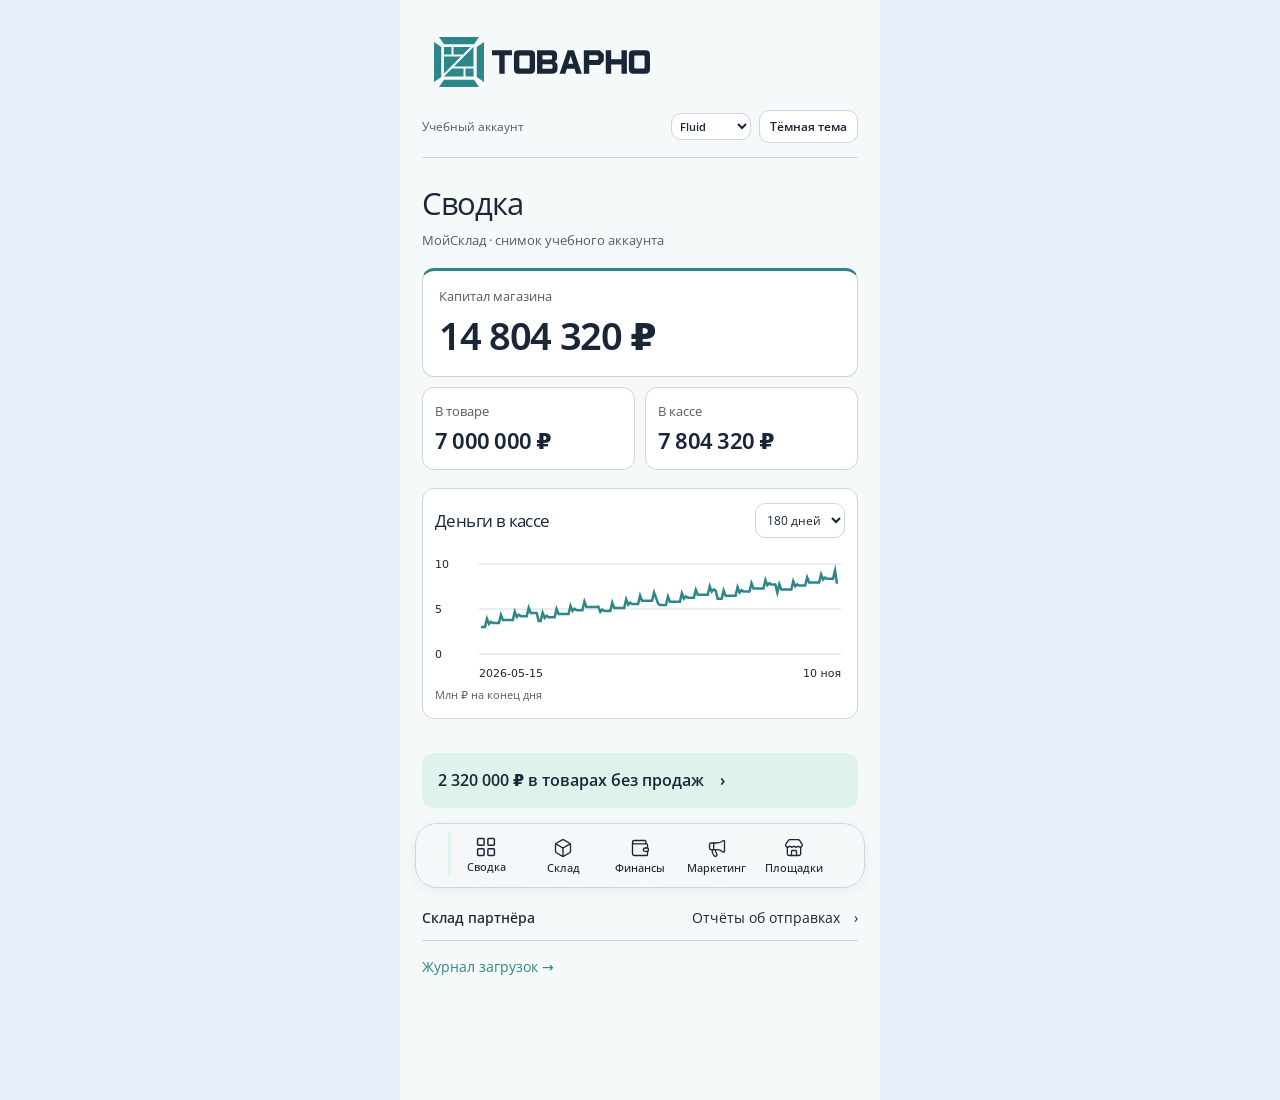
==== commit 3ecfd149: "Receive supplier and employee submissions and expose a private Telegram journal" ====
--- a/prototype/index.html
+++ b/prototype/index.html
@@ -414,4 +414,7 @@
 .overview-chart{padding:14px 12px;margin-bottom:14px}
 .overview-chart .head{margin:0 0 14px}.overview-chart h2{margin:0;font-size:17px}
 .overview-chart select{font-size:12px}.overview-chart small{font-size:11px}
-</style><div id="glass-root" role="navigation" aria-label="Разделы панели"></div><script src="glass/dock.js"></script><script src="tap-feedback.js"></script></html>
+</style><div id="glass-root" role="navigation" aria-label="Разделы панели"></div><script src="glass/dock.js"></script><script src="tap-feedback.js"></script><style>.journal-link{display:block;padding:16px 0;color:var(--accent);font-size:14px}
+.journal-open #screen,.journal-open #partner-link,.journal-open .journal-link,.journal-open #glass-root,.journal-open main nav,.partner-open .journal-link{display:none!important}
+#intake-journal article{background:var(--surface);border:1px solid var(--line);border-radius:12px;padding:16px;margin:12px 0;overflow-wrap:anywhere}
+#intake-journal a{color:var(--accent)}</style><script src="journal.js"></script></html>
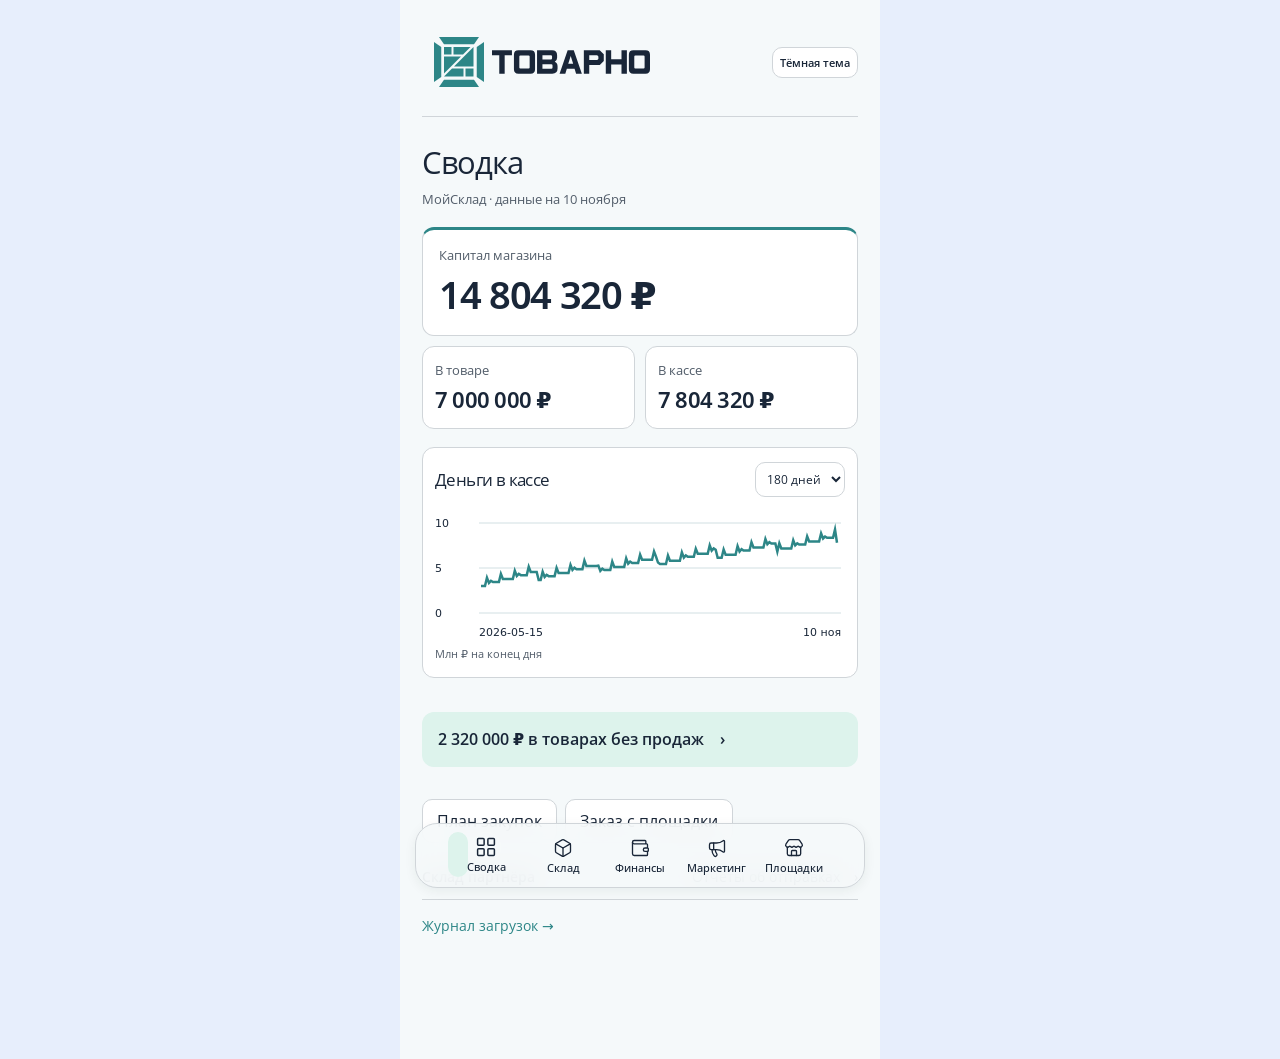
==== commit 111f756a: "Fix Fluid navigation and move bot actions into inline messages" ====
--- a/prototype/index.html
+++ b/prototype/index.html
@@ -40,7 +40,7 @@
 main nav button:focus-visible{border-radius:26px}
 @media(prefers-reduced-motion:reduce){main nav:before{transition:none}}
 @media(prefers-reduced-transparency:reduce){main nav{background:#f3f7f9;backdrop-filter:none;-webkit-backdrop-filter:none}}
-</style><main><header><img class="brand-logo light-logo" alt="ТОВАРНО" src="brand/tovarno-brand-kit/svg-transparent/tovarno-horizontal-light.svg"><img class="brand-logo dark-logo" alt="ТОВАРНО" src="brand/tovarno-brand-kit/svg-transparent/tovarno-horizontal-dark.svg"><span class="badge">Учебные данные</span><select id="glass-mode" aria-label="Вид меню"><option value="fluid">Fluid</option><option value="dock">Dock</option><option value="super-pill">Super Pill</option></select><button id="brand-toggle" type="button" aria-label="Тёмная тема" aria-pressed="false">Тёмная тема</button></header><div id="screen"></div><a id="partner-link" href="#partner">Склад партнёра <span>Отчёты об отправках　›</span></a><nav aria-label="Разделы"></nav></main><script>const purchasingProducts=[{"name": "Термокружка Север 350 мл", "code": "A2S-DEMO-P001", "cost": 1000.0, "main": 170, "mainSold": 196, "secondary": 30, "secondarySold": 0}, {"name": "Термокружка Город 400 мл", "code": "A2S-DEMO-P002", "cost": 1100.0, "main": 130, "mainSold": 192, "secondary": 30, "secondarySold": 0}, {"name": "Термокружка Утро 450 мл", "code": "A2S-DEMO-P003", "cost": 1200.0, "main": 130, "mainSold": 205, "secondary": 30, "secondarySold": 0}, {"name": "Термокружка Волна 500 мл", "code": "A2S-DEMO-P004", "cost": 1300.0, "main": 130, "mainSold": 208, "secondary": 30, "secondarySold": 0}, {"name": "Термокружка Лес 350 мл", "code": "A2S-DEMO-P005", "cost": 1400.0, "main": 130, "mainSold": 197, "secondary": 30, "secondarySold": 0}, {"name": "Термокружка Маршрут 450 мл", "code": "A2S-DEMO-P006", "cost": 1500.0, "main": 130, "mainSold": 184, "secondary": 30, "secondarySold": 0}, {"name": "Термокружка Камень 400 мл", "code": "A2S-DEMO-P007", "cost": 1600.0, "main": 130, "mainSold": 192, "secondary": 30, "secondarySold": 0}, {"name": "Термокружка Туман 500 мл", "code": "A2S-DEMO-P008", "cost": 1700.0, "main": 130, "mainSold": 207, "secondary": 30, "secondarySold": 0}, {"name": "Термокружка Песок 350 мл", "code": "A2S-DEMO-P009", "cost": 1800.0, "main": 130, "mainSold": 190, "secondary": 30, "secondarySold": 0}, {"name": "Термокружка Полдень 600 мл", "code": "A2S-DEMO-P010", "cost": 1900.0, "main": 130, "mainSold": 203, "secondary": 30, "secondarySold": 0}, {"name": "Контейнер Квадрат 1 л", "code": "A2S-DEMO-P011", "cost": 1000.0, "main": 120, "mainSold": 19, "secondary": 40, "secondarySold": 0}, {"name": "Контейнер Квадрат 2 л", "code": "A2S-DEMO-P012", "cost": 1100.0, "main": 130, "mainSold": 17, "secondary": 30, "secondarySold": 0}, {"name": "Контейнер Круг 1 л", "code": "A2S-DEMO-P013", "cost": 1200.0, "main": 130, "mainSold": 20, "secondary": 30, "secondarySold": 0}, {"name": "Контейнер Круг 2 л", "code": "A2S-DEMO-P014", "cost": 1300.0, "main": 130, "mainSold": 19, "secondary": 30, "secondarySold": 0}, {"name": "Контейнер Стекло 0,8 л", "code": "A2S-DEMO-P015", "cost": 1400.0, "main": 130, "mainSold": 19, "secondary": 30, "secondarySold": 0}, {"name": "Контейнер Стекло 1,5 л", "code": "A2S-DEMO-P016", "cost": 1500.0, "main": 130, "mainSold": 20, "secondary": 30, "secondarySold": 0}, {"name": "Ланч-бокс Два отдела", "code": "A2S-DEMO-P017", "cost": 1600.0, "main": 130, "mainSold": 20, "secondary": 30, "secondarySold": 0}, {"name": "Ланч-бокс Три отдела", "code": "A2S-DEMO-P018", "cost": 1700.0, "main": 130, "mainSold": 19, "secondary": 30, "secondarySold": 0}, {"name": "Набор контейнеров Малый", "code": "A2S-DEMO-P019", "cost": 1800.0, "main": 130, "mainSold": 20, "secondary": 30, "secondarySold": 0}, {"name": "Набор контейнеров Большой", "code": "A2S-DEMO-P020", "cost": 1900.0, "main": 130, "mainSold": 16, "secondary": 30, "secondarySold": 0}, {"name": "Органайзер Полка", "code": "A2S-DEMO-P021", "cost": 1000.0, "main": 130, "mainSold": 0, "secondary": 30, "secondarySold": 0}, {"name": "Органайзер Ящик", "code": "A2S-DEMO-P022", "cost": 1100.0, "main": 130, "mainSold": 0, "secondary": 30, "secondarySold": 0}, {"name": "Органайзер Стол", "code": "A2S-DEMO-P023", "cost": 1200.0, "main": 130, "mainSold": 0, "secondary": 30, "secondarySold": 0}, {"name": "Органайзер Кухня", "code": "A2S-DEMO-P024", "cost": 1300.0, "main": 130, "mainSold": 0, "secondary": 30, "secondarySold": 0}, {"name": "Органайзер Ванная", "code": "A2S-DEMO-P025", "cost": 1400.0, "main": 130, "mainSold": 0, "secondary": 30, "secondarySold": 0}, {"name": "Органайзер Шкаф", "code": "A2S-DEMO-P026", "cost": 1500.0, "main": 130, "mainSold": 0, "secondary": 30, "secondarySold": 0}, {"name": "Органайзер Корзина", "code": "A2S-DEMO-P027", "cost": 1600.0, "main": 130, "mainSold": 0, "secondary": 30, "secondarySold": 0}, {"name": "Органайзер Модуль", "code": "A2S-DEMO-P028", "cost": 1700.0, "main": 130, "mainSold": 0, "secondary": 30, "secondarySold": 0}, {"name": "Органайзер Угол", "code": "A2S-DEMO-P029", "cost": 1800.0, "main": 130, "mainSold": 0, "secondary": 30, "secondarySold": 0}, {"name": "Органайзер Комплект", "code": "A2S-DEMO-P030", "cost": 1900.0, "main": 130, "mainSold": 0, "secondary": 30, "secondarySold": 0}];
+</style><main><header><img class="brand-logo light-logo" alt="ТОВАРНО" src="brand/tovarno-brand-kit/svg-transparent/tovarno-horizontal-light.svg"><img class="brand-logo dark-logo" alt="ТОВАРНО" src="brand/tovarno-brand-kit/svg-transparent/tovarno-horizontal-dark.svg"><button id="brand-toggle" type="button" aria-label="Тёмная тема" aria-pressed="false">Тёмная тема</button></header><div id="screen"></div><a id="partner-link" href="#partner">Склад партнёра <span>Отчёты об отправках　›</span></a><nav aria-label="Разделы"></nav></main><script>const purchasingProducts=[{"name": "Термокружка Север 350 мл", "code": "A2S-DEMO-P001", "cost": 1000.0, "main": 170, "mainSold": 196, "secondary": 30, "secondarySold": 0}, {"name": "Термокружка Город 400 мл", "code": "A2S-DEMO-P002", "cost": 1100.0, "main": 130, "mainSold": 192, "secondary": 30, "secondarySold": 0}, {"name": "Термокружка Утро 450 мл", "code": "A2S-DEMO-P003", "cost": 1200.0, "main": 130, "mainSold": 205, "secondary": 30, "secondarySold": 0}, {"name": "Термокружка Волна 500 мл", "code": "A2S-DEMO-P004", "cost": 1300.0, "main": 130, "mainSold": 208, "secondary": 30, "secondarySold": 0}, {"name": "Термокружка Лес 350 мл", "code": "A2S-DEMO-P005", "cost": 1400.0, "main": 130, "mainSold": 197, "secondary": 30, "secondarySold": 0}, {"name": "Термокружка Маршрут 450 мл", "code": "A2S-DEMO-P006", "cost": 1500.0, "main": 130, "mainSold": 184, "secondary": 30, "secondarySold": 0}, {"name": "Термокружка Камень 400 мл", "code": "A2S-DEMO-P007", "cost": 1600.0, "main": 130, "mainSold": 192, "secondary": 30, "secondarySold": 0}, {"name": "Термокружка Туман 500 мл", "code": "A2S-DEMO-P008", "cost": 1700.0, "main": 130, "mainSold": 207, "secondary": 30, "secondarySold": 0}, {"name": "Термокружка Песок 350 мл", "code": "A2S-DEMO-P009", "cost": 1800.0, "main": 130, "mainSold": 190, "secondary": 30, "secondarySold": 0}, {"name": "Термокружка Полдень 600 мл", "code": "A2S-DEMO-P010", "cost": 1900.0, "main": 130, "mainSold": 203, "secondary": 30, "secondarySold": 0}, {"name": "Контейнер Квадрат 1 л", "code": "A2S-DEMO-P011", "cost": 1000.0, "main": 120, "mainSold": 19, "secondary": 40, "secondarySold": 0}, {"name": "Контейнер Квадрат 2 л", "code": "A2S-DEMO-P012", "cost": 1100.0, "main": 130, "mainSold": 17, "secondary": 30, "secondarySold": 0}, {"name": "Контейнер Круг 1 л", "code": "A2S-DEMO-P013", "cost": 1200.0, "main": 130, "mainSold": 20, "secondary": 30, "secondarySold": 0}, {"name": "Контейнер Круг 2 л", "code": "A2S-DEMO-P014", "cost": 1300.0, "main": 130, "mainSold": 19, "secondary": 30, "secondarySold": 0}, {"name": "Контейнер Стекло 0,8 л", "code": "A2S-DEMO-P015", "cost": 1400.0, "main": 130, "mainSold": 19, "secondary": 30, "secondarySold": 0}, {"name": "Контейнер Стекло 1,5 л", "code": "A2S-DEMO-P016", "cost": 1500.0, "main": 130, "mainSold": 20, "secondary": 30, "secondarySold": 0}, {"name": "Ланч-бокс Два отдела", "code": "A2S-DEMO-P017", "cost": 1600.0, "main": 130, "mainSold": 20, "secondary": 30, "secondarySold": 0}, {"name": "Ланч-бокс Три отдела", "code": "A2S-DEMO-P018", "cost": 1700.0, "main": 130, "mainSold": 19, "secondary": 30, "secondarySold": 0}, {"name": "Набор контейнеров Малый", "code": "A2S-DEMO-P019", "cost": 1800.0, "main": 130, "mainSold": 20, "secondary": 30, "secondarySold": 0}, {"name": "Набор контейнеров Большой", "code": "A2S-DEMO-P020", "cost": 1900.0, "main": 130, "mainSold": 16, "secondary": 30, "secondarySold": 0}, {"name": "Органайзер Полка", "code": "A2S-DEMO-P021", "cost": 1000.0, "main": 130, "mainSold": 0, "secondary": 30, "secondarySold": 0}, {"name": "Органайзер Ящик", "code": "A2S-DEMO-P022", "cost": 1100.0, "main": 130, "mainSold": 0, "secondary": 30, "secondarySold": 0}, {"name": "Органайзер Стол", "code": "A2S-DEMO-P023", "cost": 1200.0, "main": 130, "mainSold": 0, "secondary": 30, "secondarySold": 0}, {"name": "Органайзер Кухня", "code": "A2S-DEMO-P024", "cost": 1300.0, "main": 130, "mainSold": 0, "secondary": 30, "secondarySold": 0}, {"name": "Органайзер Ванная", "code": "A2S-DEMO-P025", "cost": 1400.0, "main": 130, "mainSold": 0, "secondary": 30, "secondarySold": 0}, {"name": "Органайзер Шкаф", "code": "A2S-DEMO-P026", "cost": 1500.0, "main": 130, "mainSold": 0, "secondary": 30, "secondarySold": 0}, {"name": "Органайзер Корзина", "code": "A2S-DEMO-P027", "cost": 1600.0, "main": 130, "mainSold": 0, "secondary": 30, "secondarySold": 0}, {"name": "Органайзер Модуль", "code": "A2S-DEMO-P028", "cost": 1700.0, "main": 130, "mainSold": 0, "secondary": 30, "secondarySold": 0}, {"name": "Органайзер Угол", "code": "A2S-DEMO-P029", "cost": 1800.0, "main": 130, "mainSold": 0, "secondary": 30, "secondarySold": 0}, {"name": "Органайзер Комплект", "code": "A2S-DEMO-P030", "cost": 1900.0, "main": 130, "mainSold": 0, "secondary": 30, "secondarySold": 0}];
 const data={"stock": [{"name": "Контейнер Квадрат 1 л", "qty": 160.0, "sum": 160000, "sold": 136.0}, {"name": "Контейнер Квадрат 2 л", "qty": 160.0, "sum": 176000, "sold": 131.0}, {"name": "Контейнер Круг 1 л", "qty": 160.0, "sum": 192000, "sold": 124.0}, {"name": "Контейнер Круг 2 л", "qty": 160.0, "sum": 208000, "sold": 130.0}, {"name": "Контейнер Стекло 0,8 л", "qty": 160.0, "sum": 224000, "sold": 136.0}, {"name": "Контейнер Стекло 1,5 л", "qty": 160.0, "sum": 240000, "sold": 137.0}, {"name": "Ланч-бокс Два отдела", "qty": 160.0, "sum": 256000, "sold": 134.0}, {"name": "Ланч-бокс Три отдела", "qty": 160.0, "sum": 272000, "sold": 140.0}, {"name": "Набор контейнеров Большой", "qty": 160.0, "sum": 304000, "sold": 129.0}, {"name": "Набор контейнеров Малый", "qty": 160.0, "sum": 288000, "sold": 132.0}, {"name": "Органайзер Ванная", "qty": 160.0, "sum": 224000, "sold": 0}, {"name": "Органайзер Комплект", "qty": 160.0, "sum": 304000, "sold": 0}, {"name": "Органайзер Корзина", "qty": 160.0, "sum": 256000, "sold": 0}, {"name": "Органайзер Кухня", "qty": 160.0, "sum": 208000, "sold": 0}, {"name": "Органайзер Модуль", "qty": 160.0, "sum": 272000, "sold": 0}, {"name": "Органайзер Полка", "qty": 160.0, "sum": 160000, "sold": 0}, {"name": "Органайзер Стол", "qty": 160.0, "sum": 192000, "sold": 0}, {"name": "Органайзер Угол", "qty": 160.0, "sum": 288000, "sold": 0}, {"name": "Органайзер Шкаф", "qty": 160.0, "sum": 240000, "sold": 0}, {"name": "Органайзер Ящик", "qty": 160.0, "sum": 176000, "sold": 0}, {"name": "Термокружка Волна 500 мл", "qty": 160.0, "sum": 208000, "sold": 1031.0}, {"name": "Термокружка Город 400 мл", "qty": 160.0, "sum": 176000, "sold": 1034.0}, {"name": "Термокружка Камень 400 мл", "qty": 160.0, "sum": 256000, "sold": 1042.0}, {"name": "Термокружка Лес 350 мл", "qty": 160.0, "sum": 224000, "sold": 1037.0}, {"name": "Термокружка Маршрут 450 мл", "qty": 160.0, "sum": 240000, "sold": 1026.0}, {"name": "Термокружка Песок 350 мл", "qty": 160.0, "sum": 288000, "sold": 1005.0}, {"name": "Термокружка Полдень 600 мл", "qty": 160.0, "sum": 304000, "sold": 1075.0}, {"name": "Термокружка Север 350 мл", "qty": 200.0, "sum": 200000, "sold": 1063.0}, {"name": "Термокружка Туман 500 мл", "qty": 160.0, "sum": 272000, "sold": 1033.0}, {"name": "Термокружка Утро 450 мл", "qty": 160.0, "sum": 192000, "sold": 1060.0}], "cash": 7804320.0, "sales": 27211520.0, "cogs": 17007200.0, "flow": [["2026-05-15", 3000000.0, 0.0], ["2026-05-16", 0.0, 0.0], ["2026-05-17", 0.0, 0.0], ["2026-05-18", 930720.0, 0.0], ["2026-05-19", 0.0, 581700.0], ["2026-05-20", 231040.0, 0.0], ["2026-05-21", 0.0, 144400.0], ["2026-05-22", 0.0, 0.0], ["2026-05-23", 0.0, 0.0], ["2026-05-24", 0.0, 0.0], ["2026-05-25", 912480.0, 0.0], ["2026-05-26", 0.0, 570300.0], ["2026-05-27", 0.0, 0.0], ["2026-05-28", 0.0, 0.0], ["2026-05-29", 0.0, 0.0], ["2026-05-30", 0.0, 0.0], ["2026-05-31", 0.0, 0.0], ["2026-06-01", 912960.0, 0.0], ["2026-06-02", 0.0, 570600.0], ["2026-06-03", 233760.0, 0.0], ["2026-06-04", 0.0, 146100.0], ["2026-06-05", 0.0, 0.0], ["2026-06-06", 0.0, 0.0], ["2026-06-07", 0.0, 0.0], ["2026-06-08", 934880.0, 0.0], ["2026-06-09", 0.0, 584300.0], ["2026-06-10", 0.0, 0.0], ["2026-06-11", 0.0, 0.0], ["2026-06-12", 0.0, 0.0], ["2026-06-13", 0.0, 900000.0], ["2026-06-14", 0.0, 0.0], ["2026-06-15", 923040.0, 0.0], ["2026-06-16", 0.0, 576900.0], ["2026-06-17", 239680.0, 0.0], ["2026-06-18", 0.0, 149800.0], ["2026-06-19", 0.0, 0.0], ["2026-06-20", 0.0, 0.0], ["2026-06-21", 0.0, 0.0], ["2026-06-22", 915200.0, 0.0], ["2026-06-23", 0.0, 572000.0], ["2026-06-24", 0.0, 0.0], ["2026-06-25", 0.0, 0.0], ["2026-06-26", 0.0, 0.0], ["2026-06-27", 0.0, 0.0], ["2026-06-28", 0.0, 0.0], ["2026-06-29", 912000.0, 0.0], ["2026-06-30", 0.0, 570000.0], ["2026-07-01", 245440.0, 0.0], ["2026-07-02", 0.0, 153400.0], ["2026-07-03", 0.0, 0.0], ["2026-07-04", 0.0, 0.0], ["2026-07-05", 0.0, 0.0], ["2026-07-06", 947040.0, 0.0], ["2026-07-07", 0.0, 591900.0], ["2026-07-08", 0.0, 0.0], ["2026-07-09", 0.0, 0.0], ["2026-07-10", 0.0, 0.0], ["2026-07-11", 0.0, 0.0], ["2026-07-12", 0.0, 0.0], ["2026-07-13", 937760.0, 900000.0], ["2026-07-14", 0.0, 586100.0], ["2026-07-15", 245600.0, 0.0], ["2026-07-16", 0.0, 153500.0], ["2026-07-17", 0.0, 0.0], ["2026-07-18", 0.0, 0.0], ["2026-07-19", 0.0, 0.0], ["2026-07-20", 936960.0, 0.0], ["2026-07-21", 0.0, 585600.0], ["2026-07-22", 0.0, 0.0], ["2026-07-23", 0.0, 0.0], ["2026-07-24", 0.0, 0.0], ["2026-07-25", 0.0, 0.0], ["2026-07-26", 0.0, 0.0], ["2026-07-27", 942560.0, 0.0], ["2026-07-28", 0.0, 589100.0], ["2026-07-29", 239200.0, 0.0], ["2026-07-30", 0.0, 149500.0], ["2026-07-31", 0.0, 0.0], ["2026-08-01", 0.0, 0.0], ["2026-08-02", 0.0, 0.0], ["2026-08-03", 924000.0, 0.0], ["2026-08-04", 0.0, 577500.0], ["2026-08-05", 0.0, 0.0], ["2026-08-06", 0.0, 0.0], ["2026-08-07", 0.0, 0.0], ["2026-08-08", 0.0, 0.0], ["2026-08-09", 0.0, 0.0], ["2026-08-10", 925280.0, 0.0], ["2026-08-11", 0.0, 578300.0], ["2026-08-12", 245440.0, 900000.0], ["2026-08-13", 0.0, 153400.0], ["2026-08-14", 0.0, 0.0], ["2026-08-15", 0.0, 0.0], ["2026-08-16", 0.0, 0.0], ["2026-08-17", 932800.0, 0.0], ["2026-08-18", 0.0, 583000.0], ["2026-08-19", 0.0, 0.0], ["2026-08-20", 0.0, 0.0], ["2026-08-21", 0.0, 0.0], ["2026-08-22", 0.0, 0.0], ["2026-08-23", 0.0, 0.0], ["2026-08-24", 947680.0, 0.0], ["2026-08-25", 0.0, 592300.0], ["2026-08-26", 242720.0, 0.0], ["2026-08-27", 0.0, 151700.0], ["2026-08-28", 0.0, 0.0], ["2026-08-29", 0.0, 0.0], ["2026-08-30", 0.0, 0.0], ["2026-08-31", 894400.0, 0.0], ["2026-09-01", 0.0, 559000.0], ["2026-09-02", 0.0, 0.0], ["2026-09-03", 0.0, 0.0], ["2026-09-04", 0.0, 0.0], ["2026-09-05", 0.0, 0.0], ["2026-09-06", 0.0, 0.0], ["2026-09-07", 945760.0, 0.0], ["2026-09-08", 0.0, 591100.0], ["2026-09-09", 235040.0, 0.0], ["2026-09-10", 0.0, 146900.0], ["2026-09-11", 0.0, 900000.0], ["2026-09-12", 0.0, 0.0], ["2026-09-13", 0.0, 0.0], ["2026-09-14", 938080.0, 0.0], ["2026-09-15", 0.0, 586300.0], ["2026-09-16", 0.0, 0.0], ["2026-09-17", 0.0, 0.0], ["2026-09-18", 0.0, 0.0], ["2026-09-19", 0.0, 0.0], ["2026-09-20", 0.0, 0.0], ["2026-09-21", 952960.0, 0.0], ["2026-09-22", 0.0, 595600.0], ["2026-09-23", 257440.0, 0.0], ["2026-09-24", 0.0, 160900.0], ["2026-09-25", 0.0, 0.0], ["2026-09-26", 0.0, 0.0], ["2026-09-27", 0.0, 0.0], ["2026-09-28", 938880.0, 0.0], ["2026-09-29", 0.0, 586800.0], ["2026-09-30", 0.0, 0.0], ["2026-10-01", 0.0, 0.0], ["2026-10-02", 0.0, 0.0], ["2026-10-03", 0.0, 0.0], ["2026-10-04", 0.0, 0.0], ["2026-10-05", 940320.0, 0.0], ["2026-10-06", 0.0, 587700.0], ["2026-10-07", 232960.0, 0.0], ["2026-10-08", 0.0, 145600.0], ["2026-10-09", 0.0, 0.0], ["2026-10-10", 0.0, 0.0], ["2026-10-11", 0.0, 900000.0], ["2026-10-12", 936000.0, 0.0], ["2026-10-13", 0.0, 585000.0], ["2026-10-14", 0.0, 0.0], ["2026-10-15", 0.0, 0.0], ["2026-10-16", 0.0, 0.0], ["2026-10-17", 0.0, 0.0], ["2026-10-18", 0.0, 0.0], ["2026-10-19", 917280.0, 0.0], ["2026-10-20", 0.0, 573300.0], ["2026-10-21", 222400.0, 0.0], ["2026-10-22", 0.0, 139000.0], ["2026-10-23", 0.0, 0.0], ["2026-10-24", 0.0, 0.0], ["2026-10-25", 0.0, 0.0], ["2026-10-26", 907680.0, 0.0], ["2026-10-27", 0.0, 567300.0], ["2026-10-28", 0.0, 0.0], ["2026-10-29", 0.0, 0.0], ["2026-10-30", 0.0, 0.0], ["2026-10-31", 0.0, 0.0], ["2026-11-01", 0.0, 0.0], ["2026-11-02", 898880.0, 0.0], ["2026-11-03", 0.0, 561800.0], ["2026-11-04", 215520.0, 0.0], ["2026-11-05", 0.0, 134700.0], ["2026-11-06", 0.0, 0.0], ["2026-11-07", 0.0, 0.0], ["2026-11-08", 0.0, 0.0], ["2026-11-09", 919680.0, 0.0], ["2026-11-10", 0.0, 1474800.0]], "opex": 5400000.0};
 const money=n=>Math.round(n).toLocaleString('ru-RU')+' ₽';
 const screen=document.querySelector('#screen');
@@ -75,7 +75,7 @@
 let graph=null;new MutationObserver(()=>{if(graph)line(...graph)}).observe(document.documentElement,{attributes:true,attributeFilter:['data-theme']});
 function render(){
  graph=null;let html='<h1>'+sections[current]+'</h1>';
- const api='<small>МойСклад · снимок учебного аккаунта</small>',demo='<small>Демонстрационные данные · пример за 6 месяцев</small>';
+ const api='<small>МойСклад · данные на 10 ноября</small>',demo='<small>Демонстрационные данные · пример за 6 месяцев</small>';
  const groups=data.flow.reduce((a,x)=>{const k=x[0].slice(0,7);a[k]??=[0,0];a[k][0]+=x[1];a[k][1]+=x[2];return a},{});
  if(current===0){let bal=0;html+=api+'<section class="overview-metrics" aria-label="Показатели капитала">'+[['Капитал магазина',stock+data.cash],['В товаре',stock],['В кассе',data.cash]].map(([label,n])=>'<article><span>'+label+'</span><b>'+money(n)+'</b></article>').join('')+'</section><section class="overview-chart">'+'<div class="head"><h2>Деньги в кассе</h2><select id="period" aria-label="Период графика">'+[30,90,180].map(x=>'<option '+(x===days?'selected':'')+' value="'+x+'">'+x+' дней</option>').join('')+'</select></div><canvas id="plot" aria-label="Динамика остатка денег"></canvas><small>Млн ₽ на конец дня</small></section><button data-action="idle" class="action">'+money(idleSum)+' в товарах без продаж　›</button>';const v=data.flow.map(x=>(bal+=x[1]-x[2])/1e6).slice(-days);graph=[[{values:v,color:'#347459'}],[data.flow.at(-days)[0],'10 ноя']]}
  if(current===1){html+=api+panel('Запас по себестоимости',money(stock))+choice(['Все товары','Без продаж'],slow?'Без продаж':'Все товары','stock')+(slow?idle:data.stock).map(r=>row(r.name+'<br><small>'+r.qty+' шт. в наличии</small>',money(r.sum))).join('')}
@@ -89,7 +89,7 @@
    if(current===0) html+=shortcut;
    else html=html.replace('</h1>','</h1>'+shortcut);
  }
- screen.innerHTML=html;document.querySelector('header .badge').textContent=current<3?'Учебный аккаунт':'Демо площадок';
+ screen.innerHTML=html;
  document.querySelector('nav').innerHTML=sections.map((name,index)=>{
    const active=index===current;
    return '<button data-action="nav" data-index="'+index+'" aria-current="'+(active?'page':'false')+'" class="'+(active?'on':'')+'"><span class="nav-icon" aria-hidden="true"><svg viewBox="0 0 24 24"><path d="'+navPaths[index]+'"/></svg></span>'+name+'</button>';
@@ -154,13 +154,13 @@
 }
 function openPurchasing(focusLab=false){
  graph=null;
- document.querySelector('header .badge').textContent='Учебная модель';
+
  document.querySelectorAll('nav button').forEach(b=>b.classList.remove('on'));
  screen.innerHTML='<div id="procurement"><h1>Закупки</h1><small>Остатки на 10 ноября · продажи с 12 октября по 10 ноября 2026</small><div class="purchase-actions">'+
  Object.keys(warehouseNames).map(key=>'<button data-store="'+key+'" aria-pressed="'+(key===activeStore)+'">'+warehouseNames[key]+' склад</button>').join('')+
  '</div><button class="action" id="jump-sim">Смоделировать заказ FBS　›</button><details><summary>Параметры закупки</summary>'+
  settings.map(([key,label,min,max,step,unit])=>'<label class="buy-field">'+label+' <output id="out-'+key+'">'+decimal(policy[key])+'</output> '+unit+'<input data-policy="'+key+'" type="range" min="'+min+'" max="'+max+'" step="'+step+'" value="'+policy[key]+'"></label>').join('')+
- '<p class="buy-note">Спрос — средние продажи выбранного склада за 30 дней × коэффициент. При достижении порога покрываем срок поставки, страховой запас и интервал закупок. Сначала используем излишек другого склада. В пути принято 0.</p><p class="buy-note">В учебной истории 180 дней. Коэффициент задаётся вручную. Для годовой сезонности понадобятся сопоставимые недели нескольких лет, наличие товара, акции и изменения цены.</p></details><div id="buy-result"></div><section class="scenario-box" id="order-lab"></section></div>';
+ '<p class="buy-note">Спрос — средние продажи выбранного склада за 30 дней × коэффициент. При достижении порога покрываем срок поставки, страховой запас и интервал закупок. Сначала используем излишек другого склада. В пути принято 0.</p><p class="buy-note">В истории 180 дней. Коэффициент задаётся вручную. Для годовой сезонности понадобятся сопоставимые недели нескольких лет, наличие товара, акции и изменения цены.</p></details><div id="buy-result"></div><section class="scenario-box" id="order-lab"></section></div>';
  renderPlan();renderSimulator();
  if(focusLab) document.getElementById('order-lab').scrollIntoView();else window.scrollTo(0,0);
 }
@@ -414,7 +414,7 @@
 .overview-chart{padding:14px 12px;margin-bottom:14px}
 .overview-chart .head{margin:0 0 14px}.overview-chart h2{margin:0;font-size:17px}
 .overview-chart select{font-size:12px}.overview-chart small{font-size:11px}
-</style><div id="glass-root" role="navigation" aria-label="Разделы панели"></div><script src="glass/dock.js"></script><script src="tap-feedback.js"></script><style>.journal-link{display:block;padding:16px 0;color:var(--accent);font-size:14px}
+main header{grid-template-columns:1fr auto}.brand-logo{grid-column:auto}#brand-toggle{align-self:center;font-size:11px;padding:7px} </style><div id="glass-root" role="navigation" aria-label="Разделы панели"></div><script src="glass/dock.js"></script><script src="tap-feedback.js"></script><style>.journal-link{display:block;padding:16px 0;color:var(--accent);font-size:14px}
 .journal-open #screen,.journal-open #partner-link,.journal-open .journal-link,.journal-open #glass-root,.journal-open main nav,.partner-open .journal-link{display:none!important}
 #intake-journal article{background:var(--surface);border:1px solid var(--line);border-radius:12px;padding:16px;margin:12px 0;overflow-wrap:anywhere}
 #intake-journal a{color:var(--accent)}</style><script src="journal.js"></script></html>
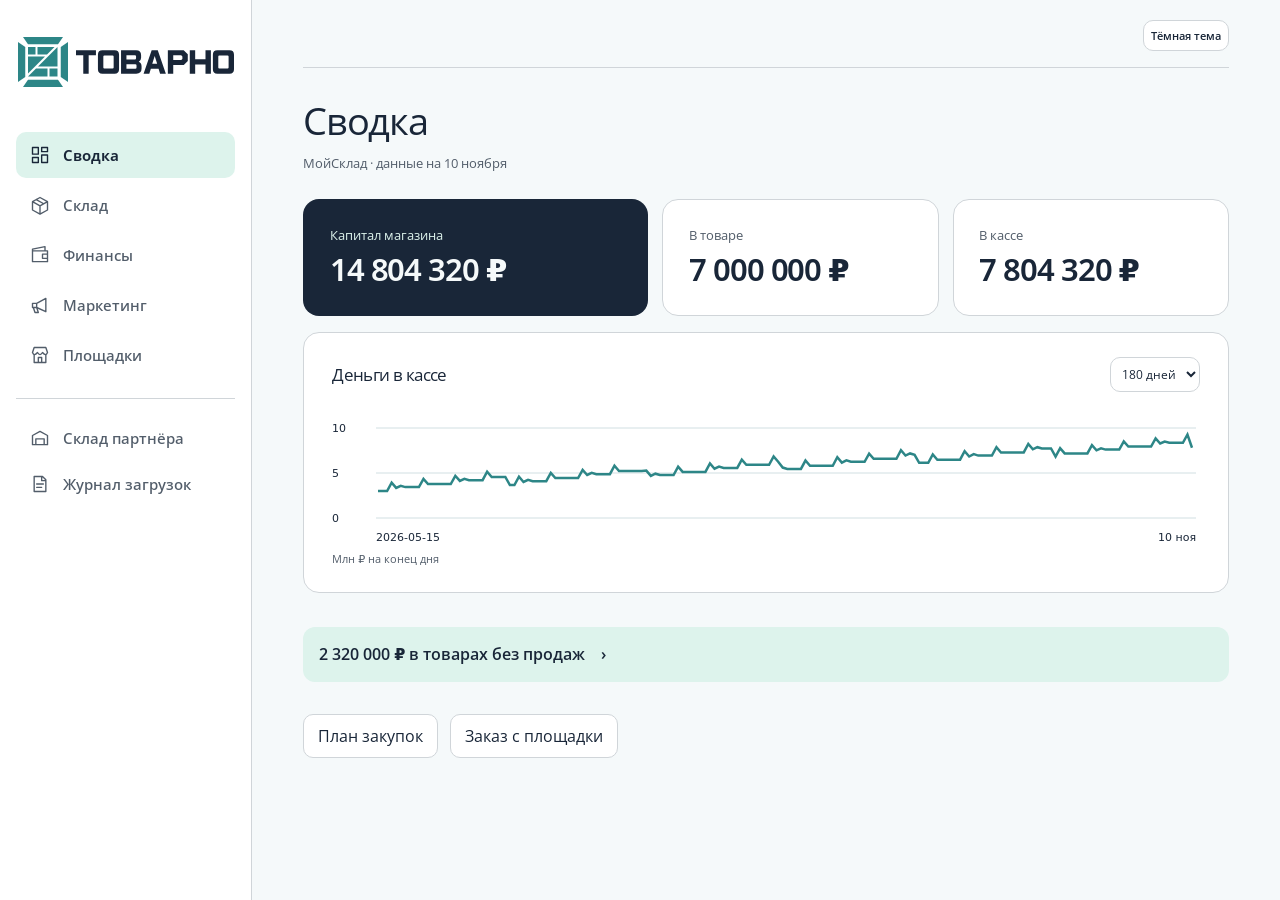
==== commit 37319d4a: "Add one-time browser login and responsive desktop cabinet" ====
--- a/prototype/index.html
+++ b/prototype/index.html
@@ -1,4 +1,4 @@
-<!doctype html><html lang="ru"><meta charset="utf-8"><meta name="viewport" content="width=device-width,initial-scale=1"><script defer src="https://telegram.org/js/telegram-web-app.js?65"></script><title>ТОВАРНО · Панель владельца</title><style>@import url("glass/dock.css") layer(vendor);</style><style>*{box-sizing:border-box}body{margin:0;background:#e9eee8;color:#19372f;font:16px Inter,-apple-system,system-ui,sans-serif;font-variant-numeric:tabular-nums}main{max-width:480px;margin:auto;min-height:100vh;background:#fbfcf6;padding:22px 22px 92px}header,nav,.row,.head{display:flex;align-items:center;justify-content:space-between;gap:12px}header{padding-bottom:20px;border-bottom:1px solid #cbd6cb}header strong{font-size:22px;letter-spacing:-1px}.badge{background:#dfebdc;border-radius:20px;padding:5px 12px;font-size:13px}h1{font-size:31px;letter-spacing:-1.3px;margin:24px 0 4px}small,.muted{color:#50695f}h2{font-size:20px;letter-spacing:-.6px}.panel{background:#e3efdd;padding:21px;border-radius:18px;margin:21px 0}.big{font-size:clamp(32px,8vw,44px);font-weight:650;letter-spacing:-2px;margin:4px 0 14px}.split{height:9px;background:#a7c59d;border-radius:6px;overflow:hidden;margin:12px 0}.split i{display:block;height:100%;width:47.28%;background:#347459}.row{padding:12px 0;border-bottom:1px solid #d7e0d4}.row b{white-space:nowrap}.head{margin-top:22px}button,select{font:inherit;color:inherit;cursor:pointer}select{background:#fff;border:1px solid #bdccbe;border-radius:8px;padding:7px}canvas{width:100%;height:130px}button.action{background:#f2ecdd;border:0;border-radius:12px;text-align:left;width:100%;padding:16px;margin:20px 0;font-weight:600}nav{position:fixed;bottom:0;left:50%;transform:translateX(-50%);width:min(480px,100%);background:#fbfcf6;border-top:1px solid #c7d2c5;padding:9px 14px max(9px,env(safe-area-inset-bottom))}nav button{border:0;border-radius:12px;background:transparent;flex:1;padding:13px 3px}nav button.on{background:#dcebd8;font-weight:650}button:focus-visible,select:focus-visible{outline:3px solid #347459}.choices{display:flex;gap:5px;background:#eef2e9;border-radius:12px;padding:4px;margin:15px 0}.choices button{flex:1;border:0;background:transparent;padding:11px 3px;border-radius:9px}.choices .selected{background:white;color:#205b44;font-weight:650}.dates,.legend{font-size:13px;color:#50695f}.legend span{color:#78613e}nav{gap:0;padding-inline:5px}nav button{font-size:12px;min-height:44px}canvas{display:block}.row span{min-width:0}.purchase-actions{display:flex;gap:8px;flex-wrap:wrap;margin:12px 0}.purchase-actions button,.buy-submit{border:1px solid #b7caba;background:#edf4e8;border-radius:10px;padding:10px 14px;min-height:44px;color:#214b39}.purchase-actions button[aria-pressed=true],.buy-submit{background:#245843;color:#fff}.buy-grid{display:grid;grid-template-columns:repeat(3,minmax(0,1fr));gap:8px;margin:14px 0}.buy-grid div{border-top:2px solid #bfd3be;padding:9px 0}.buy-grid strong,.buy-grid small,.buy-field{display:block}.buy-grid strong{font-size:19px}.buy-field{margin:12px 0}.buy-field select,.buy-field input{width:100%;min-width:0;min-height:42px;box-sizing:border-box}.buy-field input[type=number]{border:1px solid #bdccbe;border-radius:8px;font:inherit;padding:8px}.buy-field input[type=range]{accent-color:#386649}.buy-item{padding:13px 0;border-bottom:1px solid #d8dfd4}.buy-item summary{cursor:pointer;line-height:1.5}.buy-item summary b,.buy-item summary small{display:block}.buy-flag{display:inline-block;font-size:13px;font-weight:650;background:#e9eee4;color:#294735;border-radius:5px;padding:2px 6px}.buy-flag.alert{color:#803622;background:#f8e4d7}.buy-flag.warn{color:#704f10;background:#f6edcf}.buy-note{font-size:14px;line-height:1.45;color:#4e6155}.scenario-box{border:1px solid #c5d3c5;border-radius:14px;padding:14px;margin:18px 0}.buy-summary{font-size:15px;color:#44584c}.proc-panel{background:#e2eddd;padding:16px;border-radius:14px}.proc-panel b{display:block;font-size:30px}.buy-field label{display:block}.purchase-actions button:disabled,.buy-submit:disabled{opacity:.5}#procurement label small{display:block}#procurement summary:focus-visible{outline:2px solid #245843}#procurement hr{border:0;border-top:1px solid #d8dfd4}#procurement p{line-height:1.45}</style><style>
+<!doctype html><html lang="ru"><meta charset="utf-8"><meta name="viewport" content="width=device-width,initial-scale=1"><script src="browser-login.js"></script><script defer src="https://telegram.org/js/telegram-web-app.js?65"></script><title>ТОВАРНО · Панель владельца</title><style>@import url("glass/dock.css") layer(vendor);</style><style>*{box-sizing:border-box}body{margin:0;background:#e9eee8;color:#19372f;font:16px Inter,-apple-system,system-ui,sans-serif;font-variant-numeric:tabular-nums}main{max-width:480px;margin:auto;min-height:100vh;background:#fbfcf6;padding:22px 22px 92px}header,nav,.row,.head{display:flex;align-items:center;justify-content:space-between;gap:12px}header{padding-bottom:20px;border-bottom:1px solid #cbd6cb}header strong{font-size:22px;letter-spacing:-1px}.badge{background:#dfebdc;border-radius:20px;padding:5px 12px;font-size:13px}h1{font-size:31px;letter-spacing:-1.3px;margin:24px 0 4px}small,.muted{color:#50695f}h2{font-size:20px;letter-spacing:-.6px}.panel{background:#e3efdd;padding:21px;border-radius:18px;margin:21px 0}.big{font-size:clamp(32px,8vw,44px);font-weight:650;letter-spacing:-2px;margin:4px 0 14px}.split{height:9px;background:#a7c59d;border-radius:6px;overflow:hidden;margin:12px 0}.split i{display:block;height:100%;width:47.28%;background:#347459}.row{padding:12px 0;border-bottom:1px solid #d7e0d4}.row b{white-space:nowrap}.head{margin-top:22px}button,select{font:inherit;color:inherit;cursor:pointer}select{background:#fff;border:1px solid #bdccbe;border-radius:8px;padding:7px}canvas{width:100%;height:130px}button.action{background:#f2ecdd;border:0;border-radius:12px;text-align:left;width:100%;padding:16px;margin:20px 0;font-weight:600}nav{position:fixed;bottom:0;left:50%;transform:translateX(-50%);width:min(480px,100%);background:#fbfcf6;border-top:1px solid #c7d2c5;padding:9px 14px max(9px,env(safe-area-inset-bottom))}nav button{border:0;border-radius:12px;background:transparent;flex:1;padding:13px 3px}nav button.on{background:#dcebd8;font-weight:650}button:focus-visible,select:focus-visible{outline:3px solid #347459}.choices{display:flex;gap:5px;background:#eef2e9;border-radius:12px;padding:4px;margin:15px 0}.choices button{flex:1;border:0;background:transparent;padding:11px 3px;border-radius:9px}.choices .selected{background:white;color:#205b44;font-weight:650}.dates,.legend{font-size:13px;color:#50695f}.legend span{color:#78613e}nav{gap:0;padding-inline:5px}nav button{font-size:12px;min-height:44px}canvas{display:block}.row span{min-width:0}.purchase-actions{display:flex;gap:8px;flex-wrap:wrap;margin:12px 0}.purchase-actions button,.buy-submit{border:1px solid #b7caba;background:#edf4e8;border-radius:10px;padding:10px 14px;min-height:44px;color:#214b39}.purchase-actions button[aria-pressed=true],.buy-submit{background:#245843;color:#fff}.buy-grid{display:grid;grid-template-columns:repeat(3,minmax(0,1fr));gap:8px;margin:14px 0}.buy-grid div{border-top:2px solid #bfd3be;padding:9px 0}.buy-grid strong,.buy-grid small,.buy-field{display:block}.buy-grid strong{font-size:19px}.buy-field{margin:12px 0}.buy-field select,.buy-field input{width:100%;min-width:0;min-height:42px;box-sizing:border-box}.buy-field input[type=number]{border:1px solid #bdccbe;border-radius:8px;font:inherit;padding:8px}.buy-field input[type=range]{accent-color:#386649}.buy-item{padding:13px 0;border-bottom:1px solid #d8dfd4}.buy-item summary{cursor:pointer;line-height:1.5}.buy-item summary b,.buy-item summary small{display:block}.buy-flag{display:inline-block;font-size:13px;font-weight:650;background:#e9eee4;color:#294735;border-radius:5px;padding:2px 6px}.buy-flag.alert{color:#803622;background:#f8e4d7}.buy-flag.warn{color:#704f10;background:#f6edcf}.buy-note{font-size:14px;line-height:1.45;color:#4e6155}.scenario-box{border:1px solid #c5d3c5;border-radius:14px;padding:14px;margin:18px 0}.buy-summary{font-size:15px;color:#44584c}.proc-panel{background:#e2eddd;padding:16px;border-radius:14px}.proc-panel b{display:block;font-size:30px}.buy-field label{display:block}.purchase-actions button:disabled,.buy-submit:disabled{opacity:.5}#procurement label small{display:block}#procurement summary:focus-visible{outline:2px solid #245843}#procurement hr{border:0;border-top:1px solid #d8dfd4}#procurement p{line-height:1.45}</style><style>
 body{background:#e7eeea;color:#172e26}main{background:#fafcfb;padding-bottom:110px}
 header{padding-bottom:15px;border-color:#e1e8e4}header strong{display:flex;align-items:center;gap:9px}header strong:before{content:'';width:27px;height:27px;border-radius:9px;background:repeating-linear-gradient(135deg,#245741 0 6px,#91bd9e 6px 9px)}
 header .badge{background:#e8f1ea;color:#365e46;font-size:12px}
@@ -417,4 +417,4 @@
 main header{grid-template-columns:1fr auto}.brand-logo{grid-column:auto}#brand-toggle{align-self:center;font-size:11px;padding:7px} </style><div id="glass-root" role="navigation" aria-label="Разделы панели"></div><script src="glass/dock.js"></script><script src="tap-feedback.js"></script><style>.journal-link{display:block;padding:16px 0;color:var(--accent);font-size:14px}
 .journal-open #screen,.journal-open #partner-link,.journal-open .journal-link,.journal-open #glass-root,.journal-open main nav,.partner-open .journal-link{display:none!important}
 #intake-journal article{background:var(--surface);border:1px solid var(--line);border-radius:12px;padding:16px;margin:12px 0;overflow-wrap:anywhere}
-#intake-journal a{color:var(--accent)}</style><script src="journal.js"></script></html>
+#intake-journal a{color:var(--accent)}</style><script src="journal.js"></script><link rel="stylesheet" href="desktop-layout.css"><script src="desktop-layout.js"></script></html>
--- a/prototype/desktop-layout.css
+++ b/prototype/desktop-layout.css
@@ -0,0 +1,53 @@
+.workspace-sidebar { display:none }
+@media (min-width: 860px) {
+  main:has(.workspace-sidebar):not([hidden]) {
+    display:grid;
+    grid-template-columns:252px minmax(0,1fr);
+    grid-template-rows:auto 1fr;
+    align-items:start;
+    column-gap:clamp(28px,4vw,72px);
+    max-width:1500px;
+    padding:0 clamp(28px,4vw,72px) 0 0;
+    min-height:100dvh;
+  }
+  .workspace-sidebar {
+    display:flex;flex-direction:column;position:sticky;top:0;grid-column:1;grid-row:1 / span 3;
+    min-height:100dvh;background:var(--surface);border-inline-end:1px solid var(--line);
+  }
+  .workspace-logo {display:block;margin:22px 5px 30px;align-self:center}
+  .workspace-logo .brand-logo {width:240px}
+  .workspace-links {display:grid;gap:4px;padding:0 16px}
+  .workspace-links button,.workspace-links a {
+    font:550 15px/1.4 "Open Sans",system-ui,sans-serif;cursor:pointer;
+    display:flex;align-items:center;gap:13px;min-height:46px;width:100%;text-align:left;
+    border:0;padding:9px 14px;border-radius:10px;background:transparent;color:var(--muted);text-decoration:none
+  }
+  .workspace-links :is(button,a):hover {background:var(--page);color:var(--text)}
+  .workspace-links [aria-current=page] {background:var(--soft);color:var(--text);font-weight:650}
+  .workspace-links .nav-icon {display:contents}
+  .workspace-links svg {width:20px;height:20px;fill:none;stroke:currentColor;stroke-width:1.65;stroke-linecap:round;stroke-linejoin:round}
+  .workspace-documents {border-top:1px solid var(--line);padding-top:16px;margin-top:16px}
+  main:has(.workspace-sidebar)>header {grid-column:2;display:flex;justify-content:flex-end;align-items:center;gap:12px;padding:20px 0 16px}
+  main>header .brand-logo,main>.journal-link,main>#partner-link,#glass-root,main nav {display:none!important}
+  main:has(.workspace-sidebar)>:is(#screen,#intake-journal,#partner-cabinet) {grid-column:2;grid-row:2;min-width:0;padding:14px 0 56px}
+  main h1 {font-size:clamp(32px,3vw,44px);margin:12px 0 5px}
+  .overview-metrics {grid-template-columns:1.25fr 1fr 1fr;gap:14px;margin:26px 0 16px}
+  .overview-metrics article,.overview-metrics article:first-child {
+    grid-column:auto;border:1px solid var(--line);padding:clamp(16px,2vw,28px);min-width:0;border-radius:16px
+  }
+  .overview-metrics article:first-child {background:var(--ink);color:var(--white);border-color:transparent}
+  .overview-metrics article:first-child span {color:var(--mint)}
+  .overview-metrics article:first-child b {color:var(--white)}
+  .overview-metrics article b,.overview-metrics article:first-child b {font-size:clamp(22px,2.4vw,36px);white-space:nowrap}
+  .overview-chart {padding:24px 28px;border-radius:16px}
+  .overview-chart .head {margin-bottom:24px}
+  #screen>.choices {width:fit-content;min-width:320px}
+  #screen>.row {padding-block:16px}
+  .purchase-actions {gap:12px}
+  #partner-cabinet article,#intake-journal article {max-width:920px}
+}
+@media (min-width:860px) and (max-width:1040px) {
+  main:has(.workspace-sidebar):not([hidden]) {grid-template-columns:245px minmax(0,1fr);column-gap:20px;padding-right:20px}
+  .overview-metrics {gap:8px}
+  .overview-metrics article,.overview-metrics article:first-child {padding:14px 10px}
+}
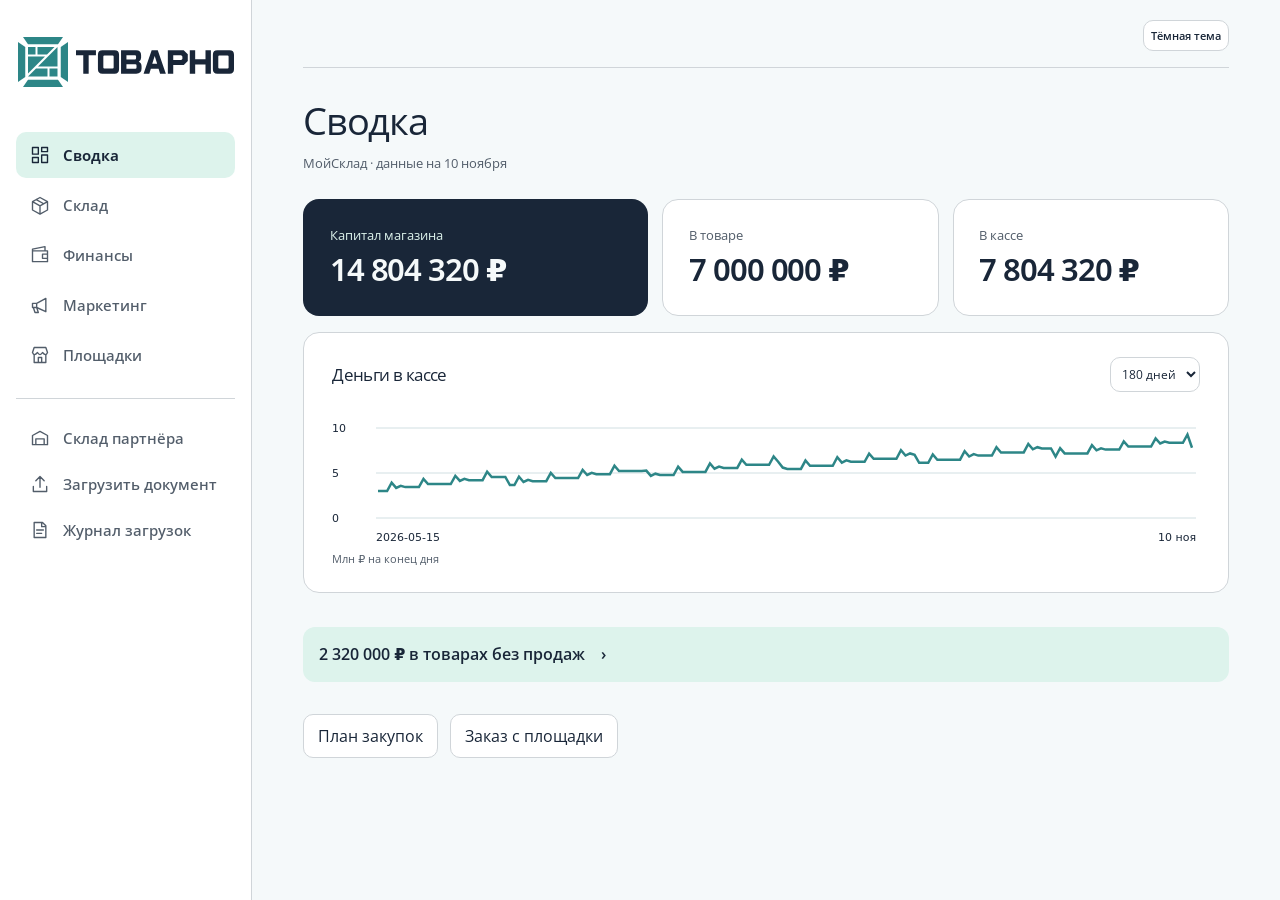
==== commit 848e726b: "Upload large private documents through the browser and label journal authors" ====
--- a/prototype/index.html
+++ b/prototype/index.html
@@ -417,4 +417,11 @@
 main header{grid-template-columns:1fr auto}.brand-logo{grid-column:auto}#brand-toggle{align-self:center;font-size:11px;padding:7px} </style><div id="glass-root" role="navigation" aria-label="Разделы панели"></div><script src="glass/dock.js"></script><script src="tap-feedback.js"></script><style>.journal-link{display:block;padding:16px 0;color:var(--accent);font-size:14px}
 .journal-open #screen,.journal-open #partner-link,.journal-open .journal-link,.journal-open #glass-root,.journal-open main nav,.partner-open .journal-link{display:none!important}
 #intake-journal article{background:var(--surface);border:1px solid var(--line);border-radius:12px;padding:16px;margin:12px 0;overflow-wrap:anywhere}
-#intake-journal a{color:var(--accent)}</style><script src="journal.js"></script><link rel="stylesheet" href="desktop-layout.css"><script src="desktop-layout.js"></script></html>
+#intake-journal a{color:var(--accent)}</style><script src="journal.js"></script><link rel="stylesheet" href="desktop-layout.css"><script src="desktop-layout.js"></script><style>#web-upload{max-width:850px;padding:24px 0 80px}
+#web-upload a{color:var(--accent)}#web-upload form{background:var(--surface);border:1px solid var(--line);border-radius:16px;padding:24px;margin:24px 0}
+.upload-zone{display:flex;flex-direction:column;gap:18px;border:1px dashed var(--accent);border-radius:12px;padding:32px 16px;color:var(--text)}
+#web-upload button{padding:12px 20px;background:var(--teal);color:var(--white);border:0;border-radius:9px;margin-top:16px;cursor:pointer}#web-upload button:disabled{opacity:.5}
+#web-upload progress{width:100%;margin-top:20px;accent-color:var(--teal)}
+.upload-open #screen,.upload-open #partner-link,.upload-open .journal-link,.upload-open #glass-root,.upload-open main nav{display:none!important}
+@media(min-width:860px){main:has(.workspace-sidebar)>#web-upload{grid-column:2;grid-row:2}}
+</style><script src="web-upload.js"></script></html>
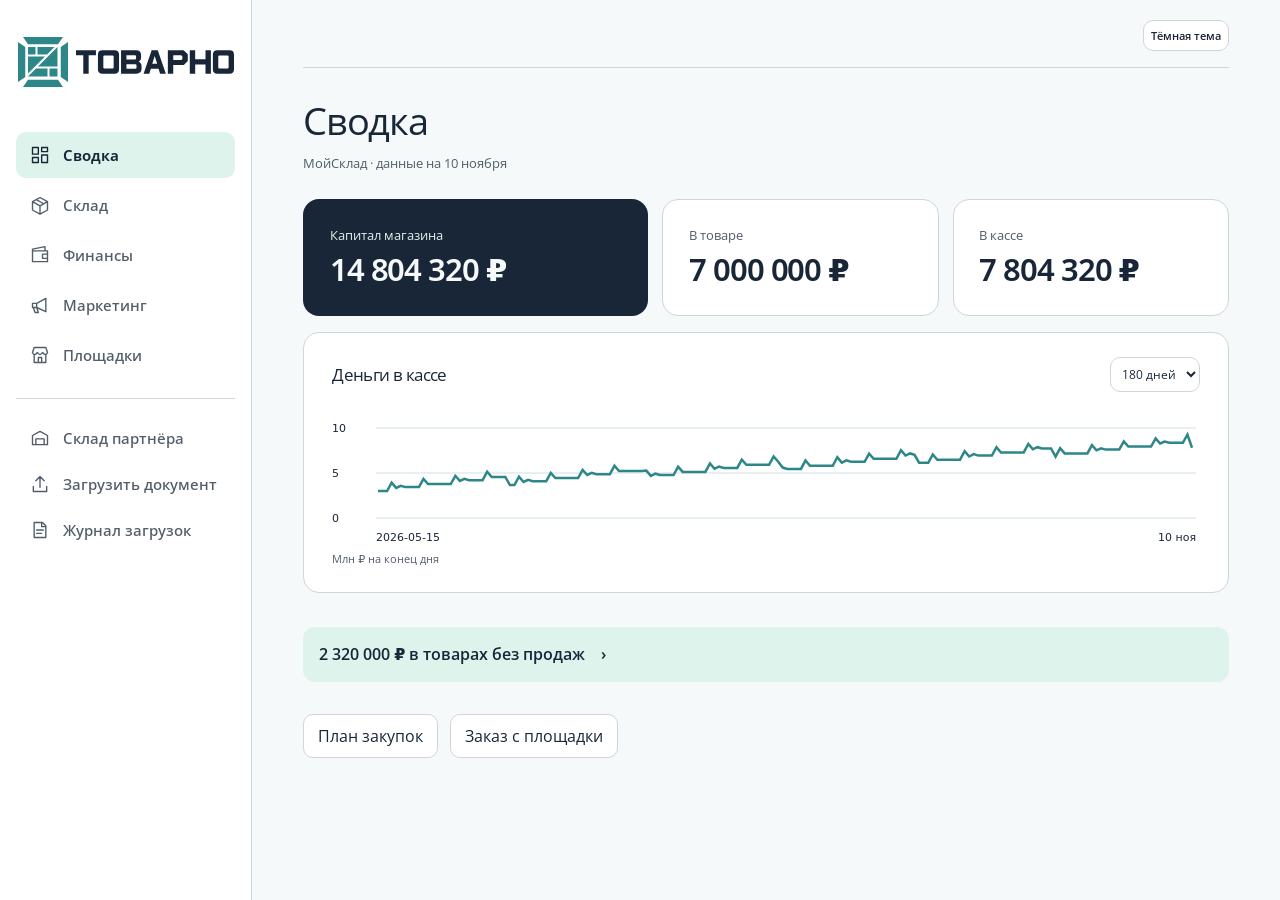
==== commit 20a7752a: "Automate direct supplier receipts and shipments with explicit ambiguity resolution" ====
--- a/prototype/index.html
+++ b/prototype/index.html
@@ -424,4 +424,9 @@
 #web-upload progress{width:100%;margin-top:20px;accent-color:var(--teal)}
 .upload-open #screen,.upload-open #partner-link,.upload-open .journal-link,.upload-open #glass-root,.upload-open main nav{display:none!important}
 @media(min-width:860px){main:has(.workspace-sidebar)>#web-upload{grid-column:2;grid-row:2}}
-</style><script src="web-upload.js"></script></html>
+</style><script src="web-upload.js"></script><style>#intake-journal article>small{display:block;margin:8px 0}
+.file-actions{display:flex;gap:10px;flex-wrap:wrap;margin:18px 0}
+.file-actions button,#intake-journal article>button{padding:8px 12px;border:1px solid var(--line);background:var(--surface);color:var(--text);border-radius:8px;cursor:pointer}
+.file-actions button:first-child{background:var(--soft)}
+.file-table{overflow:auto;margin-top:12px}.file-table table{border-collapse:collapse;font-size:13px;width:100%}.file-table td,.file-table th{border:1px solid var(--line);padding:8px;white-space:nowrap;text-align:left}
+</style><script src="supplier-import.js"></script><script src="supplier-finance.js"></script></html>
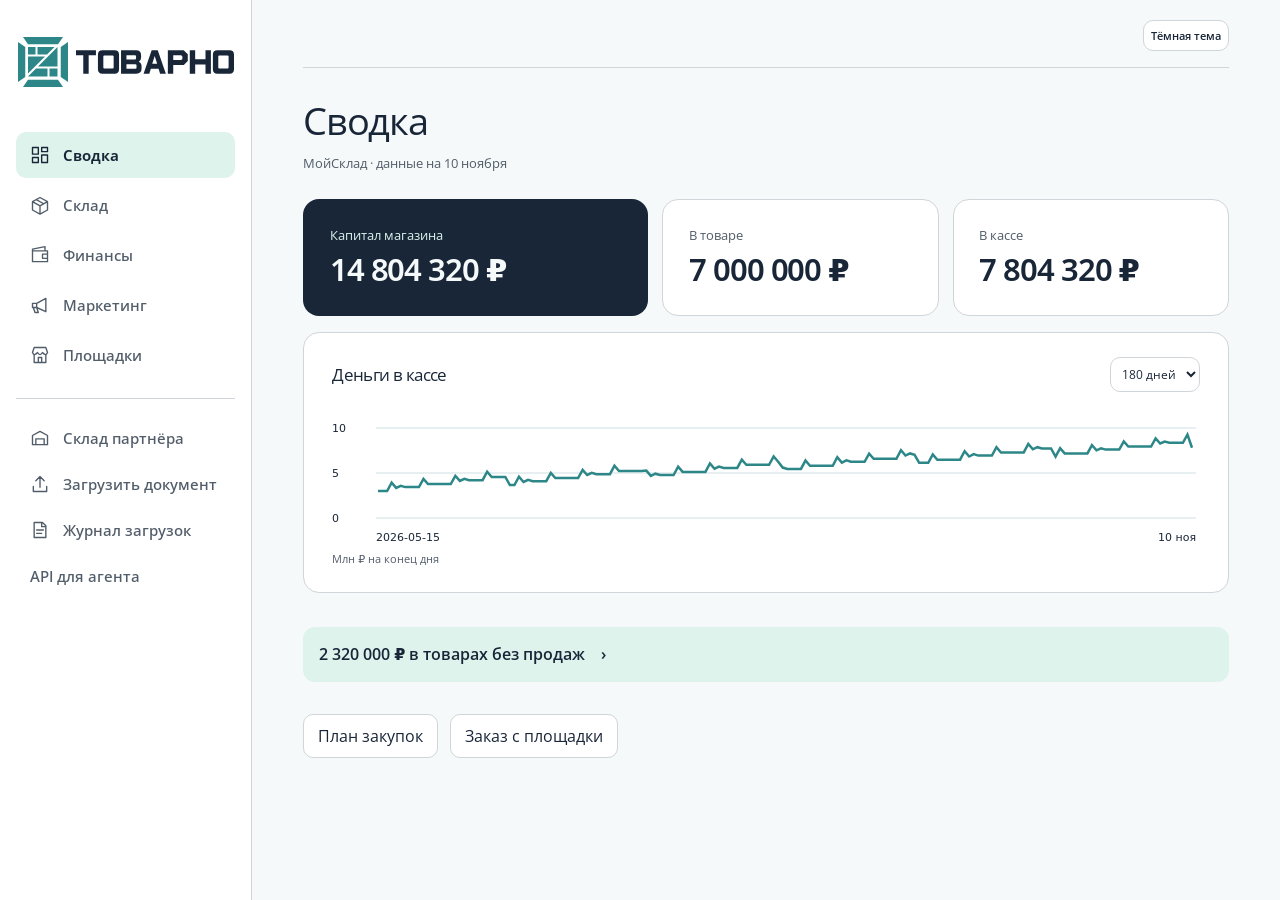
==== commit 39bb66f8: "Expose scoped supplier REST uploads and self-service API keys" ====
--- a/prototype/index.html
+++ b/prototype/index.html
@@ -429,4 +429,4 @@
 .file-actions button,#intake-journal article>button{padding:8px 12px;border:1px solid var(--line);background:var(--surface);color:var(--text);border-radius:8px;cursor:pointer}
 .file-actions button:first-child{background:var(--soft)}
 .file-table{overflow:auto;margin-top:12px}.file-table table{border-collapse:collapse;font-size:13px;width:100%}.file-table td,.file-table th{border:1px solid var(--line);padding:8px;white-space:nowrap;text-align:left}
-</style><script src="supplier-import.js"></script><script src="supplier-finance.js"></script></html>
+</style><script src="supplier-import.js"></script><script src="supplier-finance.js"></script><script src="api-keys.js"></script></html>
